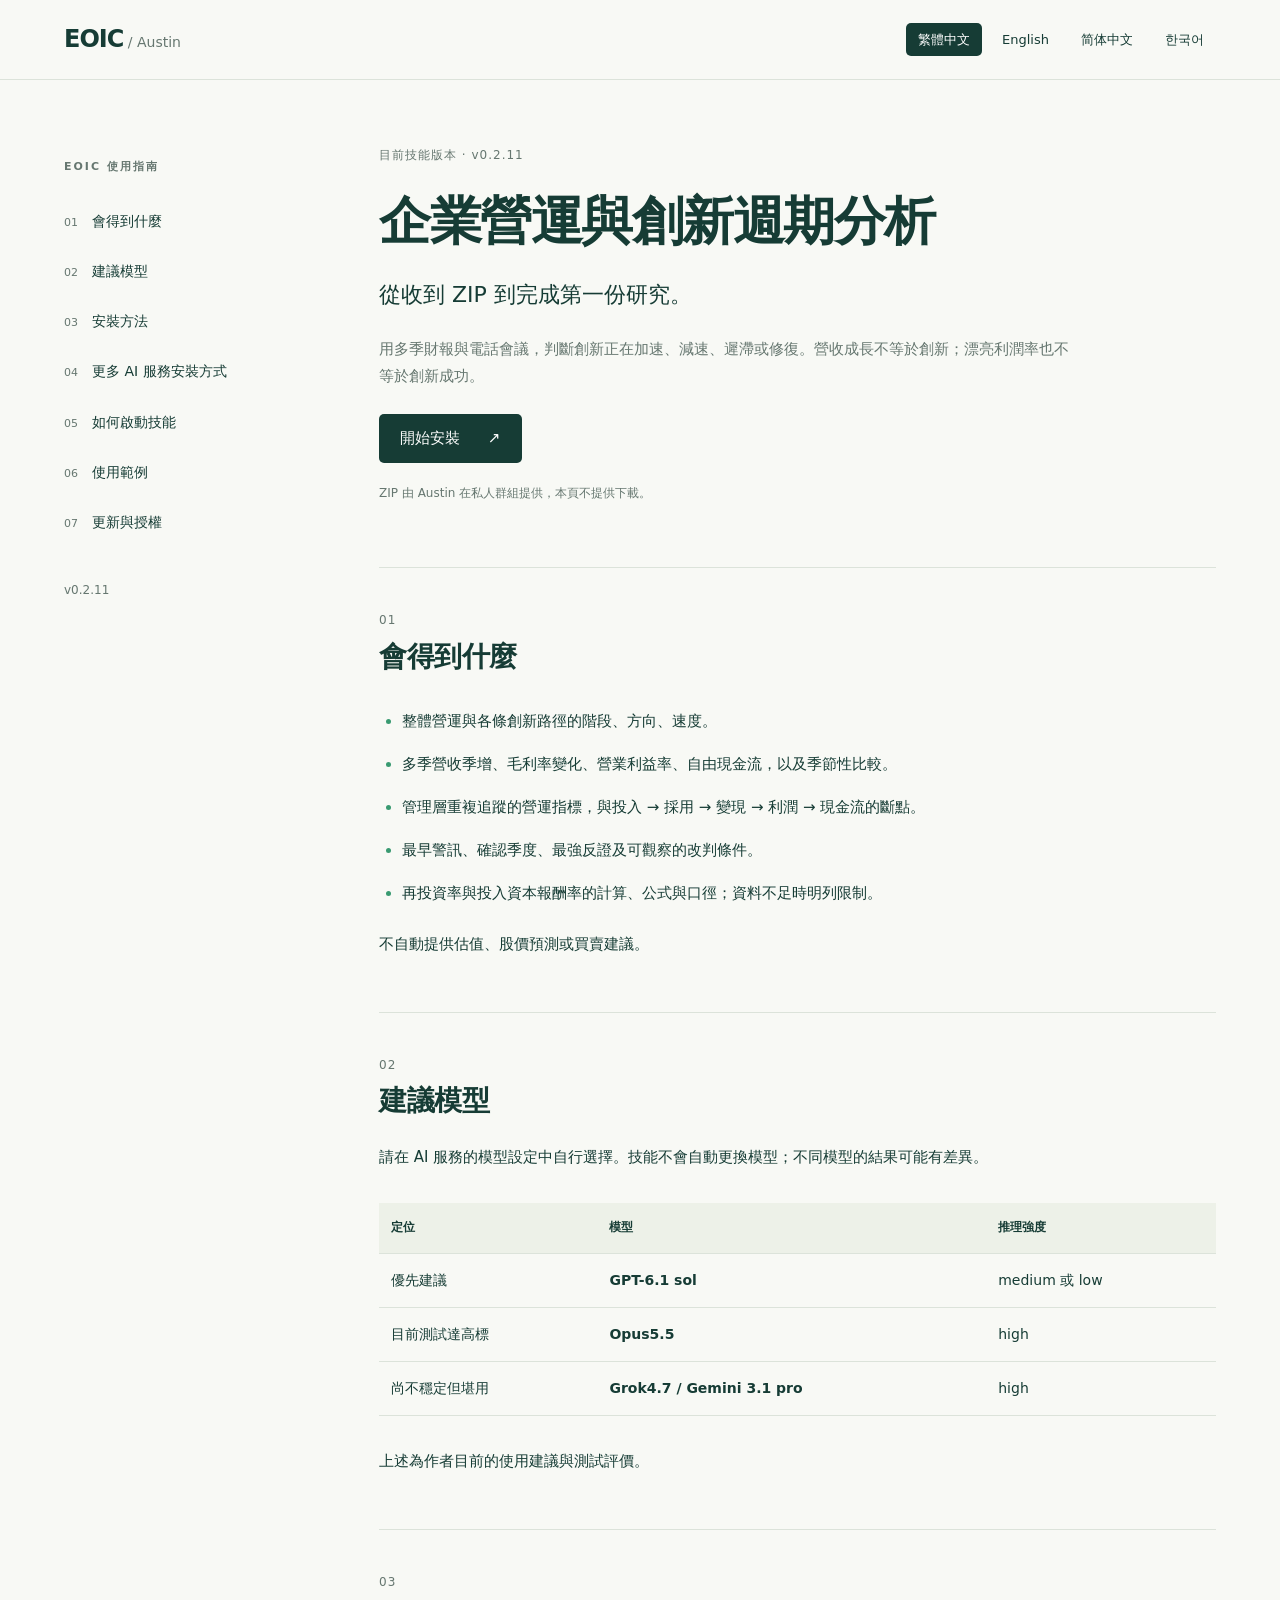
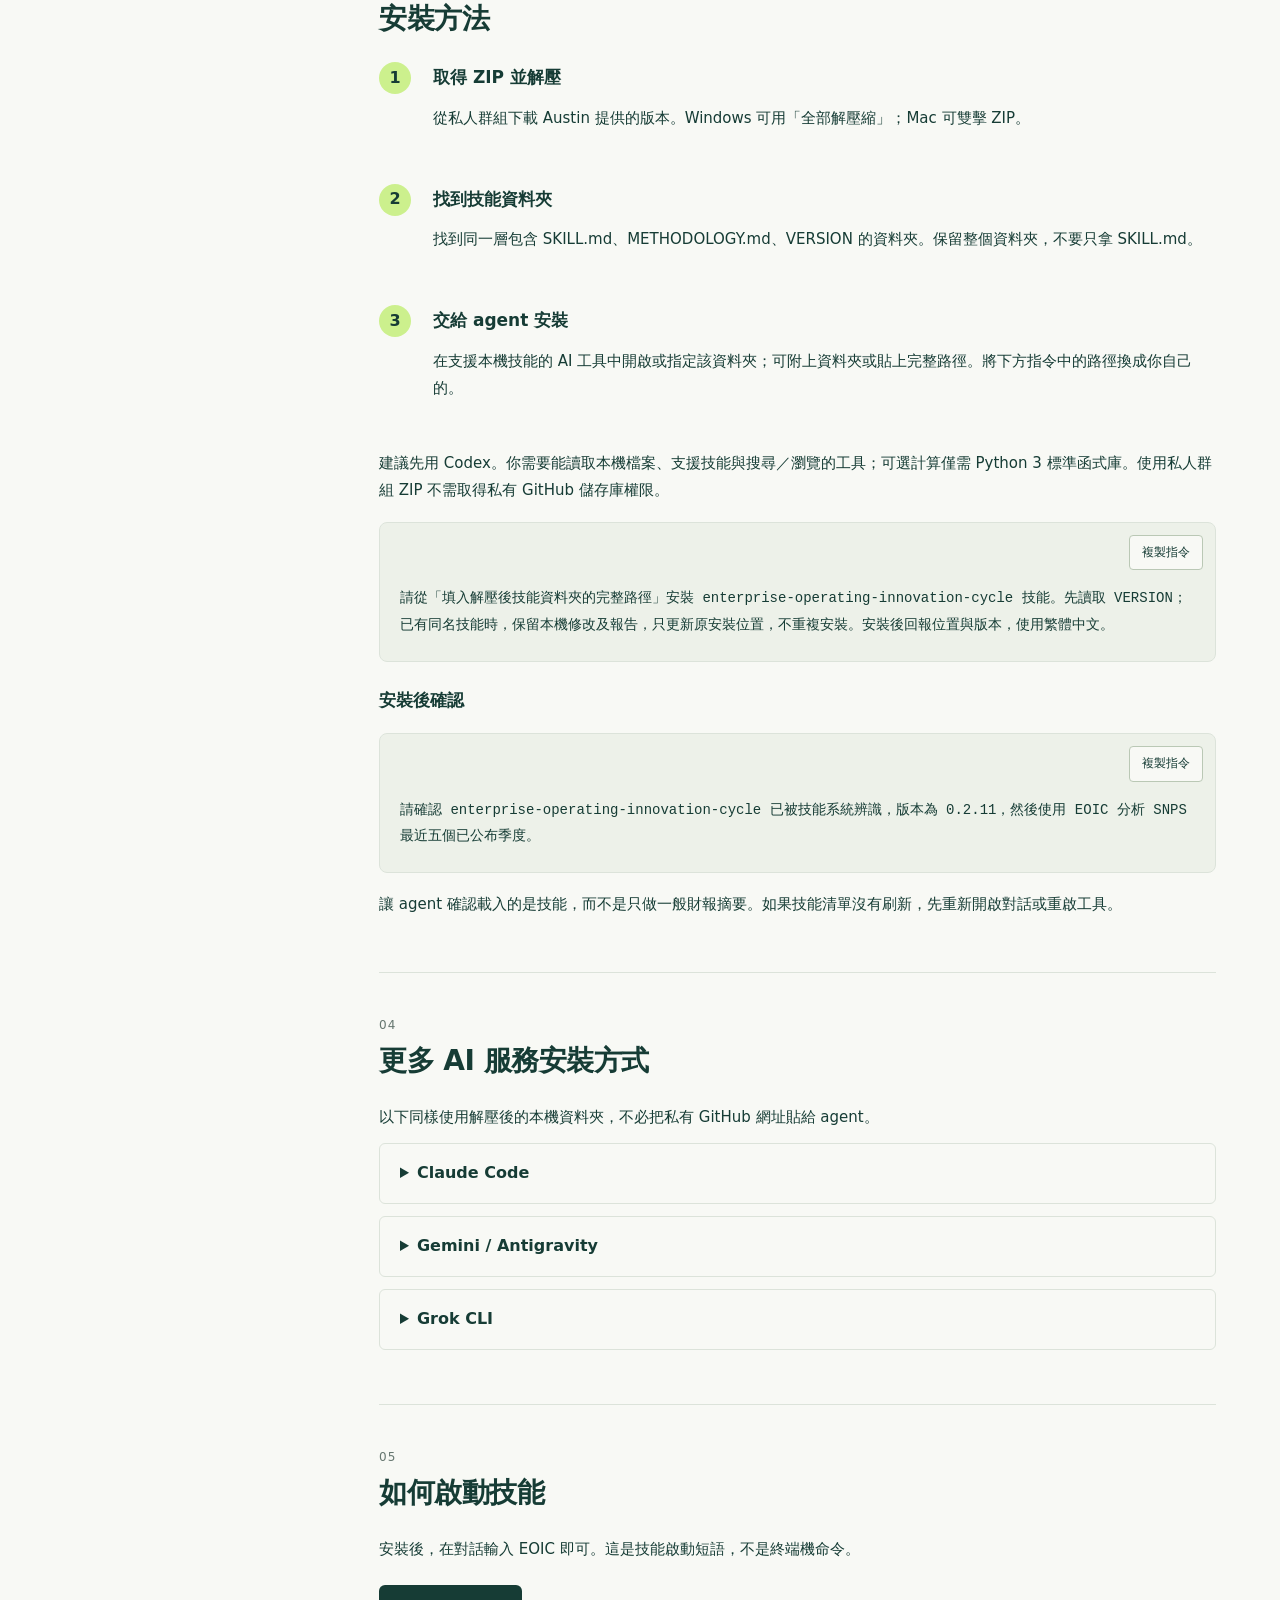
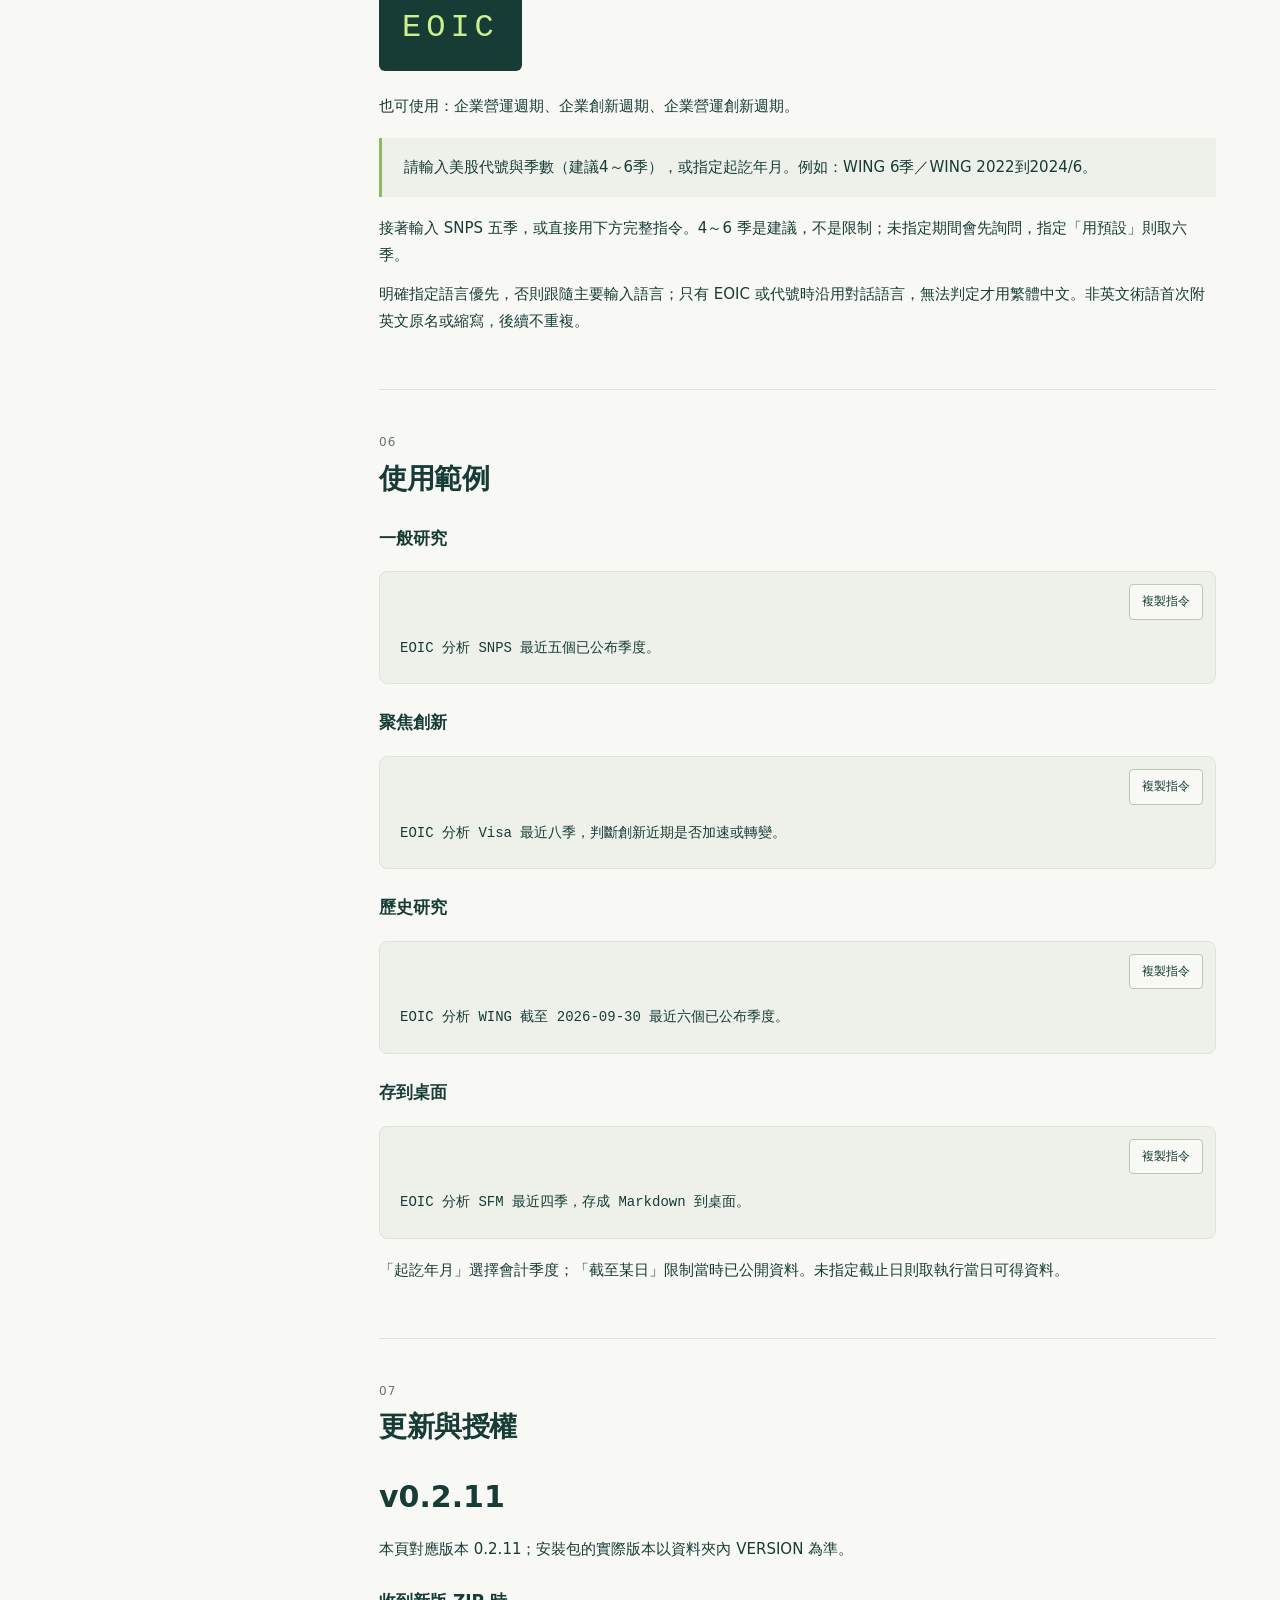
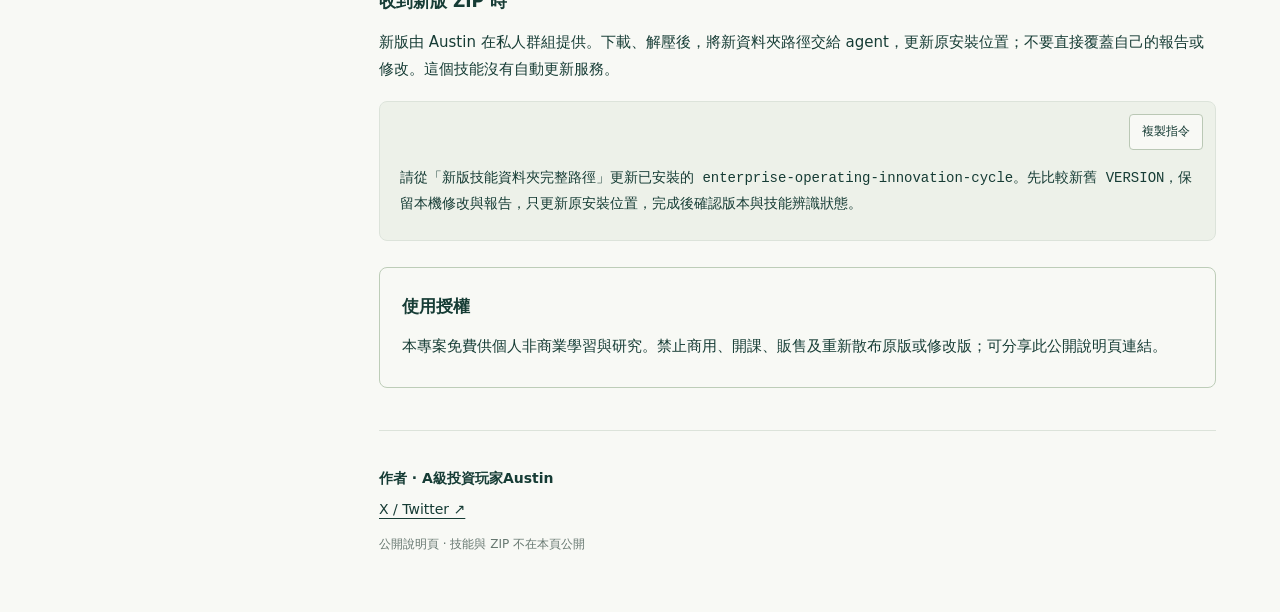
==== index.html @ 84eb4e14 "Publish multilingual EOIC ZIP installation guide" ====
<!doctype html>
<html lang="zh-Hant"><head><meta charset="utf-8"><meta name="viewport" content="width=device-width,initial-scale=1"><meta name="description" content="用多季財報與電話會議，判斷創新正在加速、減速、遲滯或修復。營收成長不等於創新；漂亮利潤率也不等於創新成功。"><title>企業營運與創新週期分析 — EOIC</title><link rel="stylesheet" href="style.css"><link rel="icon" href="favicon.svg" type="image/svg+xml"></head><body>
<a class="skip" href="#main">跳到主要內容</a><header><a class="brand" href="index.html">EOIC<span> / Austin</span></a><nav class="languages" aria-label="Language"><a href="index.html" lang="zh-Hant" aria-current="page">繁體中文</a><a href="en.html" lang="en" >English</a><a href="zh-cn.html" lang="zh-Hans" >简体中文</a><a href="ko.html" lang="ko" >한국어</a></nav></header>
<div class="layout"><aside><div class="guide-label">EOIC 使用指南</div><nav aria-label="EOIC 使用指南"><a href="#outcomes"><span>01</span>會得到什麼</a><a href="#models"><span>02</span>建議模型</a><a href="#install"><span>03</span>安裝方法</a><a href="#services"><span>04</span>更多 AI 服務安裝方式</a><a href="#activate"><span>05</span>如何啟動技能</a><a href="#examples"><span>06</span>使用範例</a><a href="#updates"><span>07</span>更新與授權</a></nav><div class="aside-version">v0.2.11</div></aside><main id="main"><div class="hero"><div class="eyebrow">目前技能版本 · v0.2.11</div><h1>企業營運與創新週期分析</h1><div class="lead">從收到 ZIP 到完成第一份研究。</div><p>用多季財報與電話會議，判斷創新正在加速、減速、遲滯或修復。營收成長不等於創新；漂亮利潤率也不等於創新成功。</p><a class="primary" href="#install">開始安裝 <span aria-hidden="true">↗</span></a><p class="distribution">ZIP 由 Austin 在私人群組提供，本頁不提供下載。</p></div><section id="outcomes"><div class="section-label">01</div><h2>會得到什麼</h2><ul class="outcomes"><li>整體營運與各條創新路徑的階段、方向、速度。</li><li>多季營收季增、毛利率變化、營業利益率、自由現金流，以及季節性比較。</li><li>管理層重複追蹤的營運指標，與投入 → 採用 → 變現 → 利潤 → 現金流的斷點。</li><li>最早警訊、確認季度、最強反證及可觀察的改判條件。</li><li>再投資率與投入資本報酬率的計算、公式與口徑；資料不足時明列限制。</li></ul><p>不自動提供估值、股價預測或買賣建議。</p></section><section id="models"><div class="section-label">02</div><h2>建議模型</h2><p>請在 AI 服務的模型設定中自行選擇。技能不會自動更換模型；不同模型的結果可能有差異。</p><div class="table-wrap"><table><thead><tr><th scope="col">定位</th><th scope="col">模型</th><th scope="col">推理強度</th></tr></thead><tbody><tr><td>優先建議</td><td>GPT-6.1 sol</td><td>medium 或 low</td></tr><tr><td>目前測試達高標</td><td>Opus5.5</td><td>high</td></tr><tr><td>尚不穩定但堪用</td><td>Grok4.7 / Gemini 3.1 pro</td><td>high</td></tr></tbody></table></div><p>上述為作者目前的使用建議與測試評價。</p></section><section id="install"><div class="section-label">03</div><h2>安裝方法</h2><ol class="steps"><li><h3>取得 ZIP 並解壓</h3><p>從私人群組下載 Austin 提供的版本。Windows 可用「全部解壓縮」；Mac 可雙擊 ZIP。</p></li><li><h3>找到技能資料夾</h3><p>找到同一層包含 SKILL.md、METHODOLOGY.md、VERSION 的資料夾。保留整個資料夾，不要只拿 SKILL.md。</p></li><li><h3>交給 agent 安裝</h3><p>在支援本機技能的 AI 工具中開啟或指定該資料夾；可附上資料夾或貼上完整路徑。將下方指令中的路徑換成你自己的。</p></li></ol><p>建議先用 Codex。你需要能讀取本機檔案、支援技能與搜尋／瀏覽的工具；可選計算僅需 Python 3 標準函式庫。使用私人群組 ZIP 不需取得私有 GitHub 儲存庫權限。</p><div class="prompt"><button type="button" data-copy>複製指令</button><pre><code>請從「填入解壓後技能資料夾的完整路徑」安裝 enterprise-operating-innovation-cycle 技能。先讀取 VERSION；已有同名技能時，保留本機修改及報告，只更新原安裝位置，不重複安裝。安裝後回報位置與版本，使用繁體中文。</code></pre></div><h3>安裝後確認</h3><div class="prompt"><button type="button" data-copy>複製指令</button><pre><code>請確認 enterprise-operating-innovation-cycle 已被技能系統辨識，版本為 0.2.11，然後使用 EOIC 分析 SNPS 最近五個已公布季度。</code></pre></div><p>讓 agent 確認載入的是技能，而不是只做一般財報摘要。如果技能清單沒有刷新，先重新開啟對話或重啟工具。</p></section><section id="services"><div class="section-label">04</div><h2>更多 AI 服務安裝方式</h2><p>以下同樣使用解壓後的本機資料夾，不必把私有 GitHub 網址貼給 agent。</p><details><summary>Claude Code</summary><p>在 Claude Code 開啟技能資料夾或提供完整路徑，再要求安裝。</p><div class="prompt"><button type="button" data-copy>複製指令</button><pre><code>請從「技能資料夾完整路徑」安裝為 Claude Code 個人技能 enterprise-operating-innovation-cycle；保留所有參考檔案，已有版本先保留本機修改，並確認安裝位置與 VERSION。</code></pre></div></details><details><summary>Gemini / Antigravity</summary><p>Gemini 用戶可使用 Antigravity，開啟或指定技能資料夾後要求安裝、轉寫為 Antigravity Skill。</p><div class="prompt"><button type="button" data-copy>複製指令</button><pre><code>請將「技能資料夾完整路徑」安裝、轉寫為 Antigravity Skill；保留 EOIC 分析方法、語言規則及參考檔案，不改變分析要求。已有版本先保留本機修改，安裝後確認 VERSION。</code></pre></div></details><details><summary>Grok CLI</summary><p>若你使用的 Grok CLI／agent 支援本機技能，提供技能資料夾路徑並要求安裝。各 CLI 的技能支援不同，先由 agent 確認可用的安裝方式。</p><div class="prompt"><button type="button" data-copy>複製指令</button><pre><code>請先確認目前工具是否支援本機技能；若支援，從「技能資料夾完整路徑」安裝 enterprise-operating-innovation-cycle，保留參考檔案與本機修改，並確認版本；若不支援，請說明限制。</code></pre></div></details></section><section id="activate"><div class="section-label">05</div><h2>如何啟動技能</h2><p>安裝後，在對話輸入 EOIC 即可。這是技能啟動短語，不是終端機命令。</p><div class="activation">EOIC</div><p>也可使用：企業營運週期、企業創新週期、企業營運創新週期。</p><blockquote>請輸入美股代號與季數（建議4～6季），或指定起訖年月。例如：WING 6季／WING 2022到2024/6。</blockquote><p>接著輸入 SNPS 五季，或直接用下方完整指令。4～6 季是建議，不是限制；未指定期間會先詢問，指定「用預設」則取六季。</p><p>明確指定語言優先，否則跟隨主要輸入語言；只有 EOIC 或代號時沿用對話語言，無法判定才用繁體中文。非英文術語首次附英文原名或縮寫，後續不重複。</p></section><section id="examples"><div class="section-label">06</div><h2>使用範例</h2><h3>一般研究</h3><div class="prompt"><button type="button" data-copy>複製指令</button><pre><code>EOIC 分析 SNPS 最近五個已公布季度。</code></pre></div><h3>聚焦創新</h3><div class="prompt"><button type="button" data-copy>複製指令</button><pre><code>EOIC 分析 Visa 最近八季，判斷創新近期是否加速或轉變。</code></pre></div><h3>歷史研究</h3><div class="prompt"><button type="button" data-copy>複製指令</button><pre><code>EOIC 分析 WING 截至 2026-09-30 最近六個已公布季度。</code></pre></div><h3>存到桌面</h3><div class="prompt"><button type="button" data-copy>複製指令</button><pre><code>EOIC 分析 SFM 最近四季，存成 Markdown 到桌面。</code></pre></div><p>「起訖年月」選擇會計季度；「截至某日」限制當時已公開資料。未指定截止日則取執行當日可得資料。</p></section><section id="updates"><div class="section-label">07</div><h2>更新與授權</h2><div class="version">v0.2.11</div><p>本頁對應版本 0.2.11；安裝包的實際版本以資料夾內 VERSION 為準。</p><h3>收到新版 ZIP 時</h3><p>新版由 Austin 在私人群組提供。下載、解壓後，將新資料夾路徑交給 agent，更新原安裝位置；不要直接覆蓋自己的報告或修改。這個技能沒有自動更新服務。</p><div class="prompt"><button type="button" data-copy>複製指令</button><pre><code>請從「新版技能資料夾完整路徑」更新已安裝的 enterprise-operating-innovation-cycle。先比較新舊 VERSION，保留本機修改與報告，只更新原安裝位置，完成後確認版本與技能辨識狀態。</code></pre></div><div class="terms"><h3>使用授權</h3><p>本專案免費供個人非商業學習與研究。禁止商用、開課、販售及重新散布原版或修改版；可分享此公開說明頁連結。</p></div></section><footer><strong>作者 · A級投資玩家Austin</strong><a href="https://x.com/austinsayhi" target="_blank" rel="noopener noreferrer">X / Twitter ↗</a><p>公開說明頁 · 技能與 ZIP 不在本頁公開</p></footer></main></div><div id="status" role="status" aria-live="polite"></div><script>window.copyLabels=["已複製", "請選取文字後手動複製"];</script><script src="guide.js"></script></body></html>
---- style.css ----
:root{--ink:#163c35;--muted:#667770;--accent:#ccf08d;--paper:#f8f9f5;--line:#dce3da}*{box-sizing:border-box}html{scroll-behavior:smooth;scroll-padding-top:95px}body{margin:0;background:var(--paper);color:var(--ink);font-family:system-ui,-apple-system,BlinkMacSystemFont,"Segoe UI",sans-serif;line-height:1.8}a{color:inherit;text-underline-offset:4px}a:focus-visible,button:focus-visible,summary:focus-visible{outline:3px solid #29705c;outline-offset:5px}header{height:80px;background:rgba(248,249,245,.97);border-bottom:1px solid var(--line);display:flex;align-items:center;justify-content:space-between;padding:0 5vw;position:sticky;top:0;z-index:5}.brand{text-decoration:none;font-size:24px;font-weight:800;letter-spacing:-1px}.brand span{font-size:14px;font-weight:400;letter-spacing:0;color:var(--muted)}.languages{display:flex;gap:8px}.languages a{font-size:13px;padding:5px 12px;text-decoration:none;border-radius:5px}.languages a[aria-current]{background:var(--ink);color:white}.layout{max-width:1300px;margin:auto;display:grid;grid-template-columns:250px minmax(0,1fr);gap:65px;padding:0 5vw}aside{position:sticky;top:115px;align-self:start;padding-top:42px}.guide-label{font-size:11px;letter-spacing:2px;font-weight:700;color:var(--muted);margin-bottom:22px}aside nav{display:flex;flex-direction:column;gap:5px}aside a{text-decoration:none;font-size:14px;padding:10px 0}aside a:hover{color:#298466}aside a span{font-size:11px;color:var(--muted);margin-right:14px}.aside-version{margin-top:35px;font-size:12px;color:var(--muted)}main{min-width:0}.hero{padding:65px 0 50px;border-bottom:1px solid var(--line)}.eyebrow{font-size:12px;letter-spacing:1px;color:var(--muted)}h1{font-size:clamp(34px,4.1vw,54px);letter-spacing:-1.5px;line-height:1.3;margin:20px 0;max-width:800px}.lead{font-size:22px;margin-bottom:22px}.hero p{max-width:690px;color:var(--muted)}.primary{display:inline-flex;align-items:center;gap:28px;background:var(--ink);color:white;padding:11px 21px;border-radius:5px;text-decoration:none;font-size:15px;margin-top:12px}.primary:hover{background:#24594d}.distribution{font-size:12px;margin-top:20px}section{padding:42px 0;border-bottom:1px solid var(--line)}.section-label{font-size:12px;color:var(--muted);letter-spacing:1px}h2{font-size:28px;margin:4px 0 22px;line-height:1.5;letter-spacing:-.5px}h3{font-size:17px;margin:23px 0 8px}p{margin:12px 0;font-size:15px}.outcomes{padding-left:23px}.outcomes li{padding:8px 0;font-size:15px}.outcomes li::marker{color:#399a71}.table-wrap{overflow-x:auto}table{border-collapse:collapse;width:100%;font-size:14px;margin:20px 0}th,td{text-align:left;border-bottom:1px solid var(--line);padding:14px 12px}th{background:#edf1e8;font-size:12px}td:nth-child(2){font-weight:600}.steps{list-style:none;padding:0;counter-reset:step}.steps li{counter-increment:step;position:relative;padding:0 0 20px 54px}.steps li:before{content:counter(step);position:absolute;left:0;top:0;width:32px;height:32px;background:var(--accent);border-radius:50%;display:grid;place-items:center;font-weight:700}.steps h3{margin-top:20px}.prompt{position:relative;background:#edf1e9;border:1px solid var(--line);border-radius:8px;margin:18px 0}.prompt button{display:block;margin:12px 12px 0 auto;border:1px solid #bac8b5;background:var(--paper);color:var(--ink);padding:6px 12px;border-radius:4px;cursor:pointer;font:inherit;font-size:12px}.prompt button:hover{background:var(--accent)}pre{white-space:pre-wrap;overflow-wrap:anywhere;margin:0;padding:15px 20px 22px;font-family:ui-monospace,SFMono-Regular,Consolas,monospace;font-size:14px;line-height:1.9}details{border:1px solid var(--line);border-radius:6px;padding:15px 20px;margin:12px 0}summary{font-size:16px;font-weight:600;cursor:pointer}details[open] summary{margin-bottom:15px}.activation{font-family:ui-monospace,monospace;font-size:32px;letter-spacing:5px;background:var(--ink);color:var(--accent);padding:14px 23px;border-radius:6px;display:inline-block;margin:10px 0}blockquote{margin:18px 0;border-left:3px solid #8aba63;padding:16px 22px;background:#edf1e9;font-size:15px}.version{font-size:30px;font-weight:700}.terms{border:1px solid #bdcdb8;border-radius:8px;padding:0 22px 15px;margin-top:26px}footer{padding:35px 0 45px;font-size:14px}footer>a{display:block;width:fit-content;margin:5px 0}footer p{font-size:12px;color:var(--muted)}.skip{position:fixed;left:20px;top:-80px;z-index:20;padding:8px 15px;background:white}.skip:focus{top:10px}#status:not(:empty){position:fixed;bottom:24px;left:50%;transform:translateX(-50%);padding:8px 18px;background:var(--ink);color:white;border-radius:6px;font-size:14px;z-index:10}@media(max-width:950px){.layout{grid-template-columns:190px minmax(0,1fr);gap:30px}aside a{font-size:12px}}@media(max-width:720px){header{height:auto;min-height:74px;flex-wrap:wrap;gap:10px;padding:14px 6vw}.languages{gap:2px}.languages a{padding:4px 8px;font-size:12px}.layout{display:block;padding:0 6vw}aside{position:static;padding-top:22px}.guide-label,.aside-version{display:none}aside nav{flex-direction:row;flex-wrap:wrap;gap:5px 14px}aside a{padding:4px 0;font-size:12px}aside a span{display:none}.hero{padding-top:35px}h1{font-size:36px}.lead{font-size:19px}h2{font-size:25px}section{padding:32px 0}th,td{padding:12px 8px;font-size:12px}.prompt pre{font-size:13px}html{scroll-padding-top:110px}}@media(prefers-reduced-motion:reduce){html{scroll-behavior:auto}}
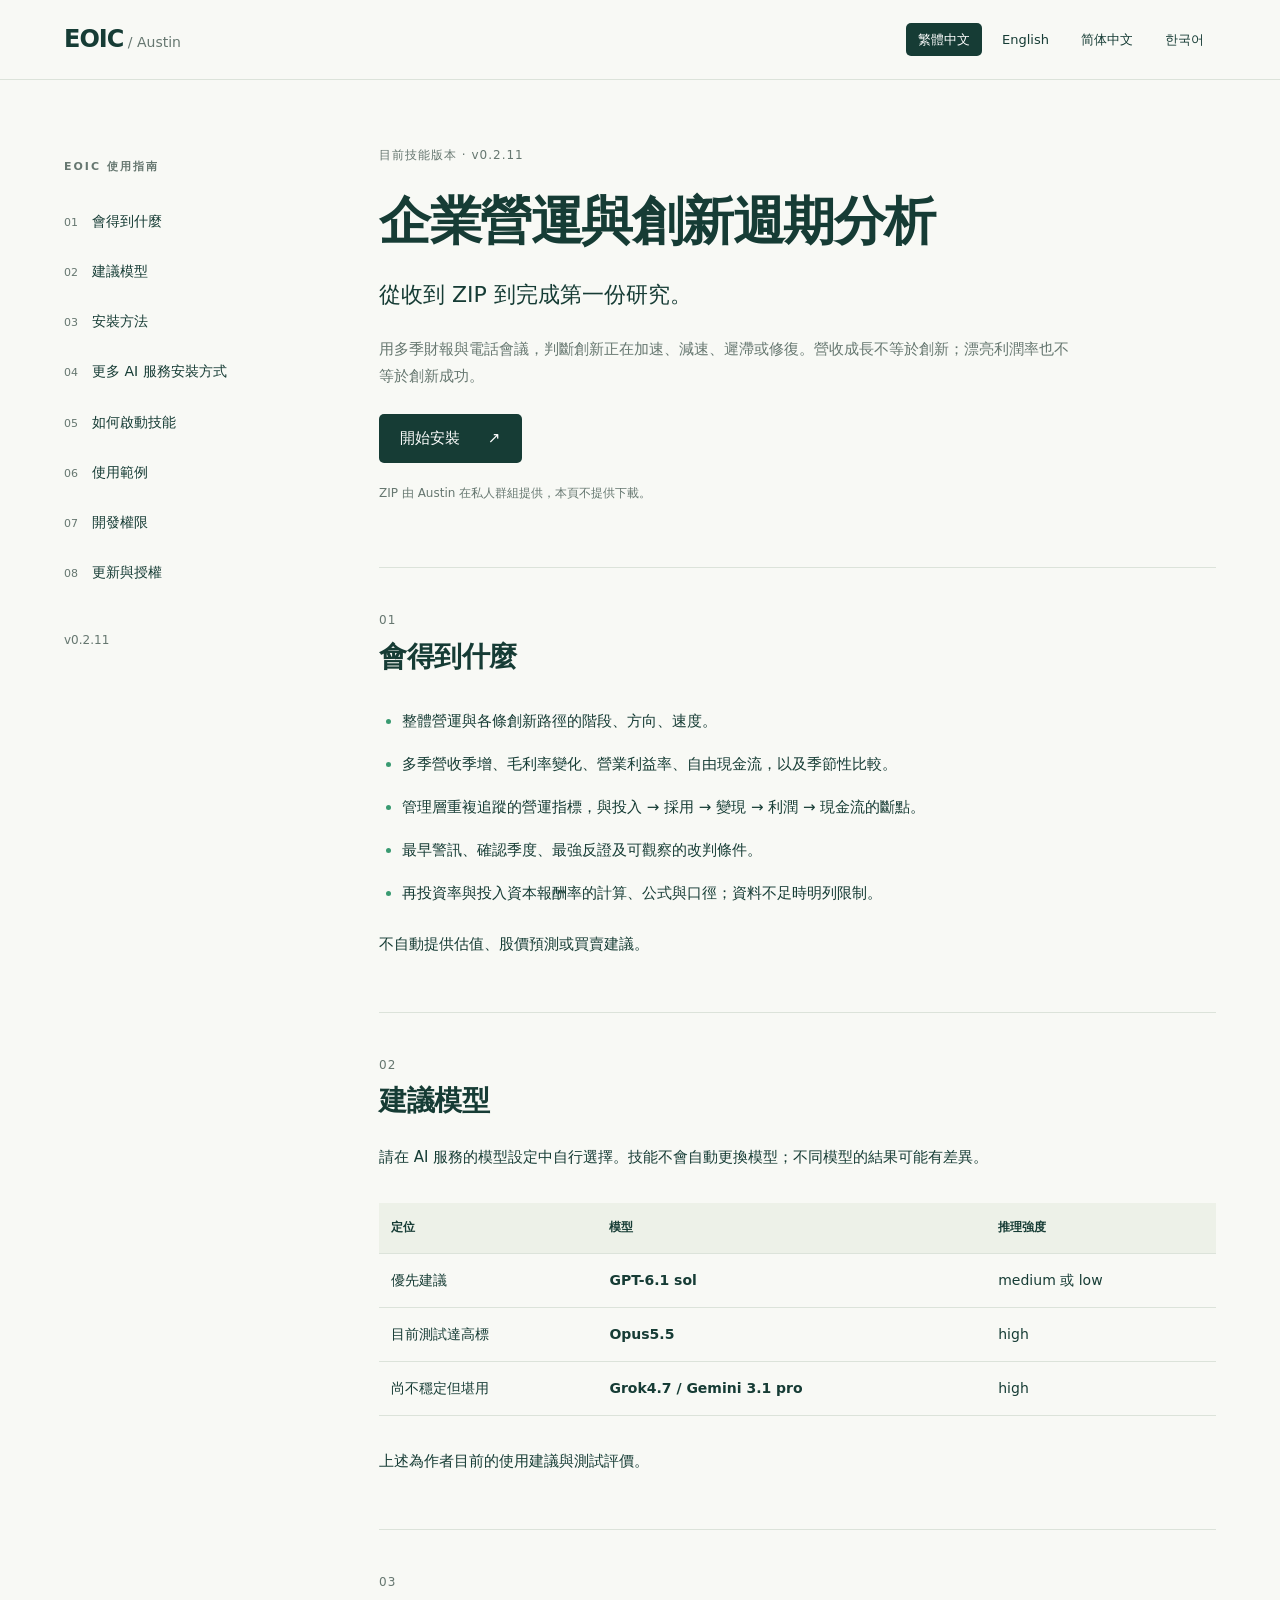
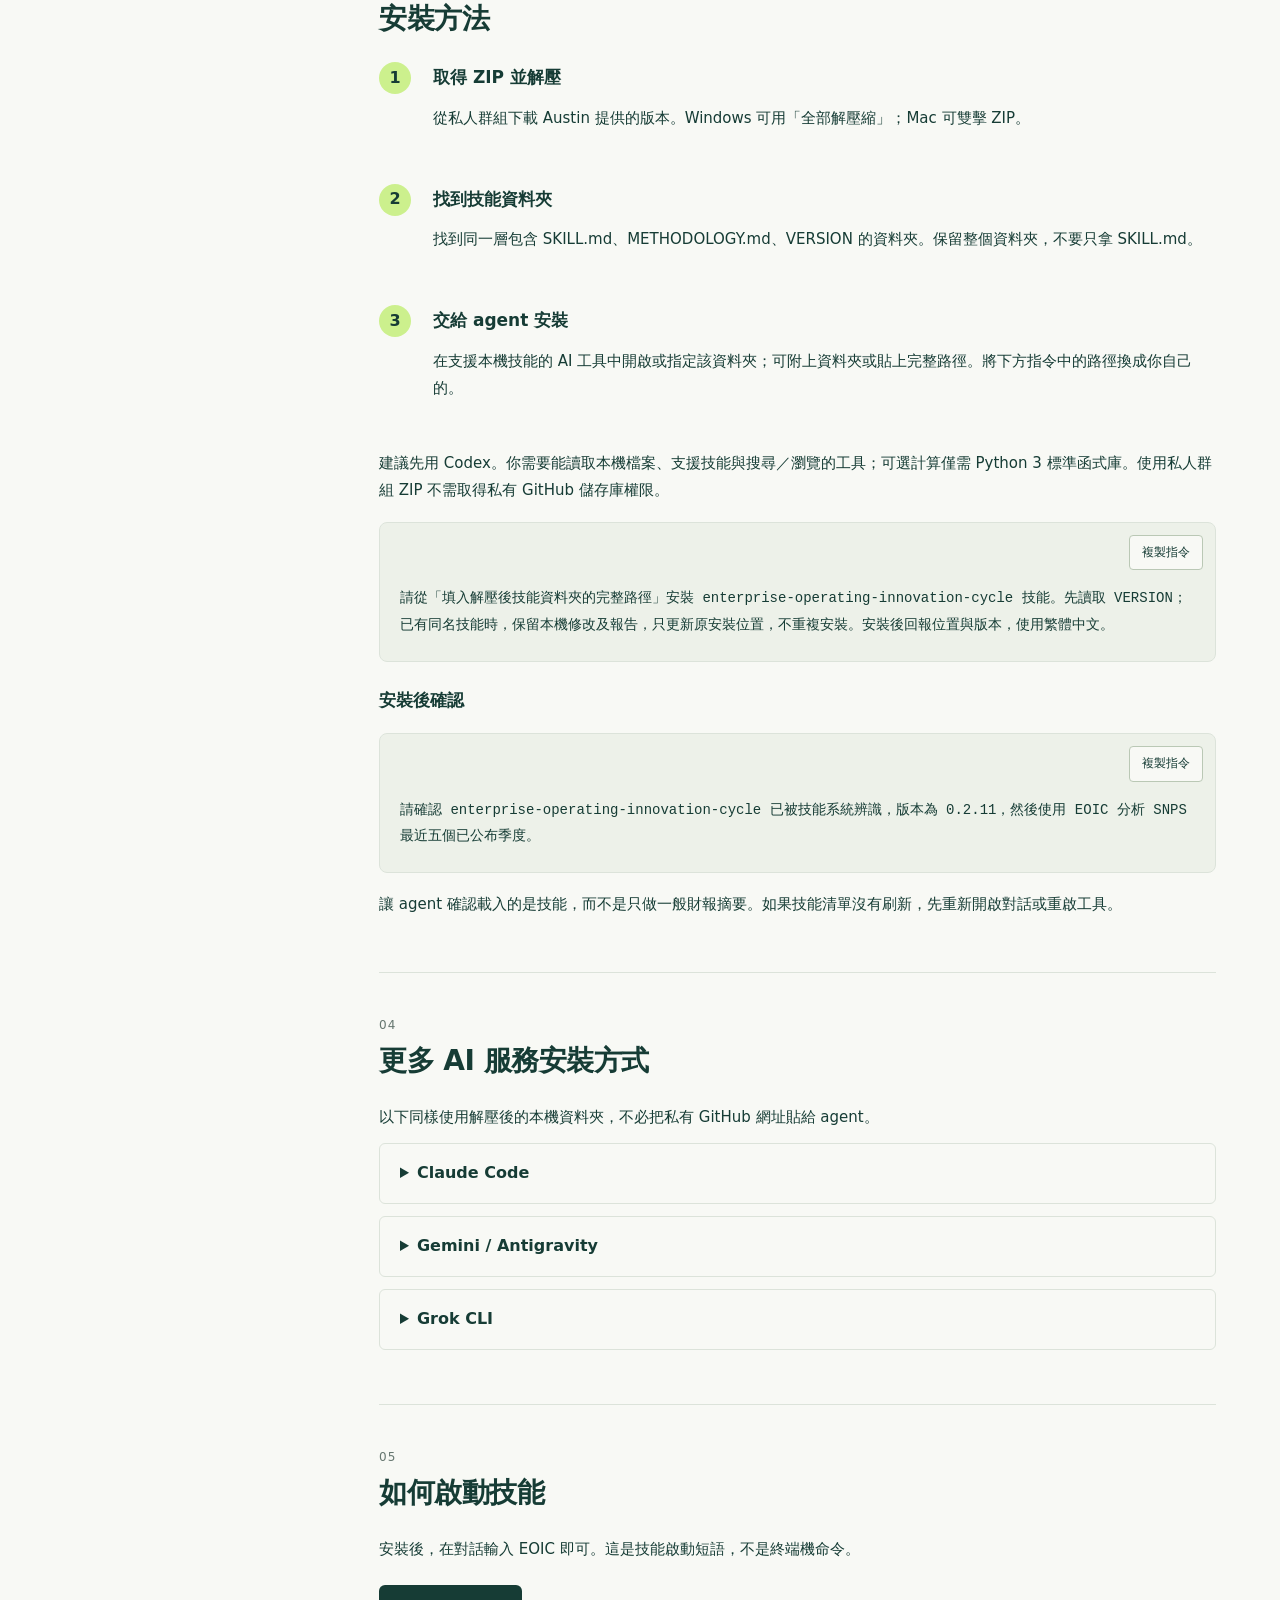
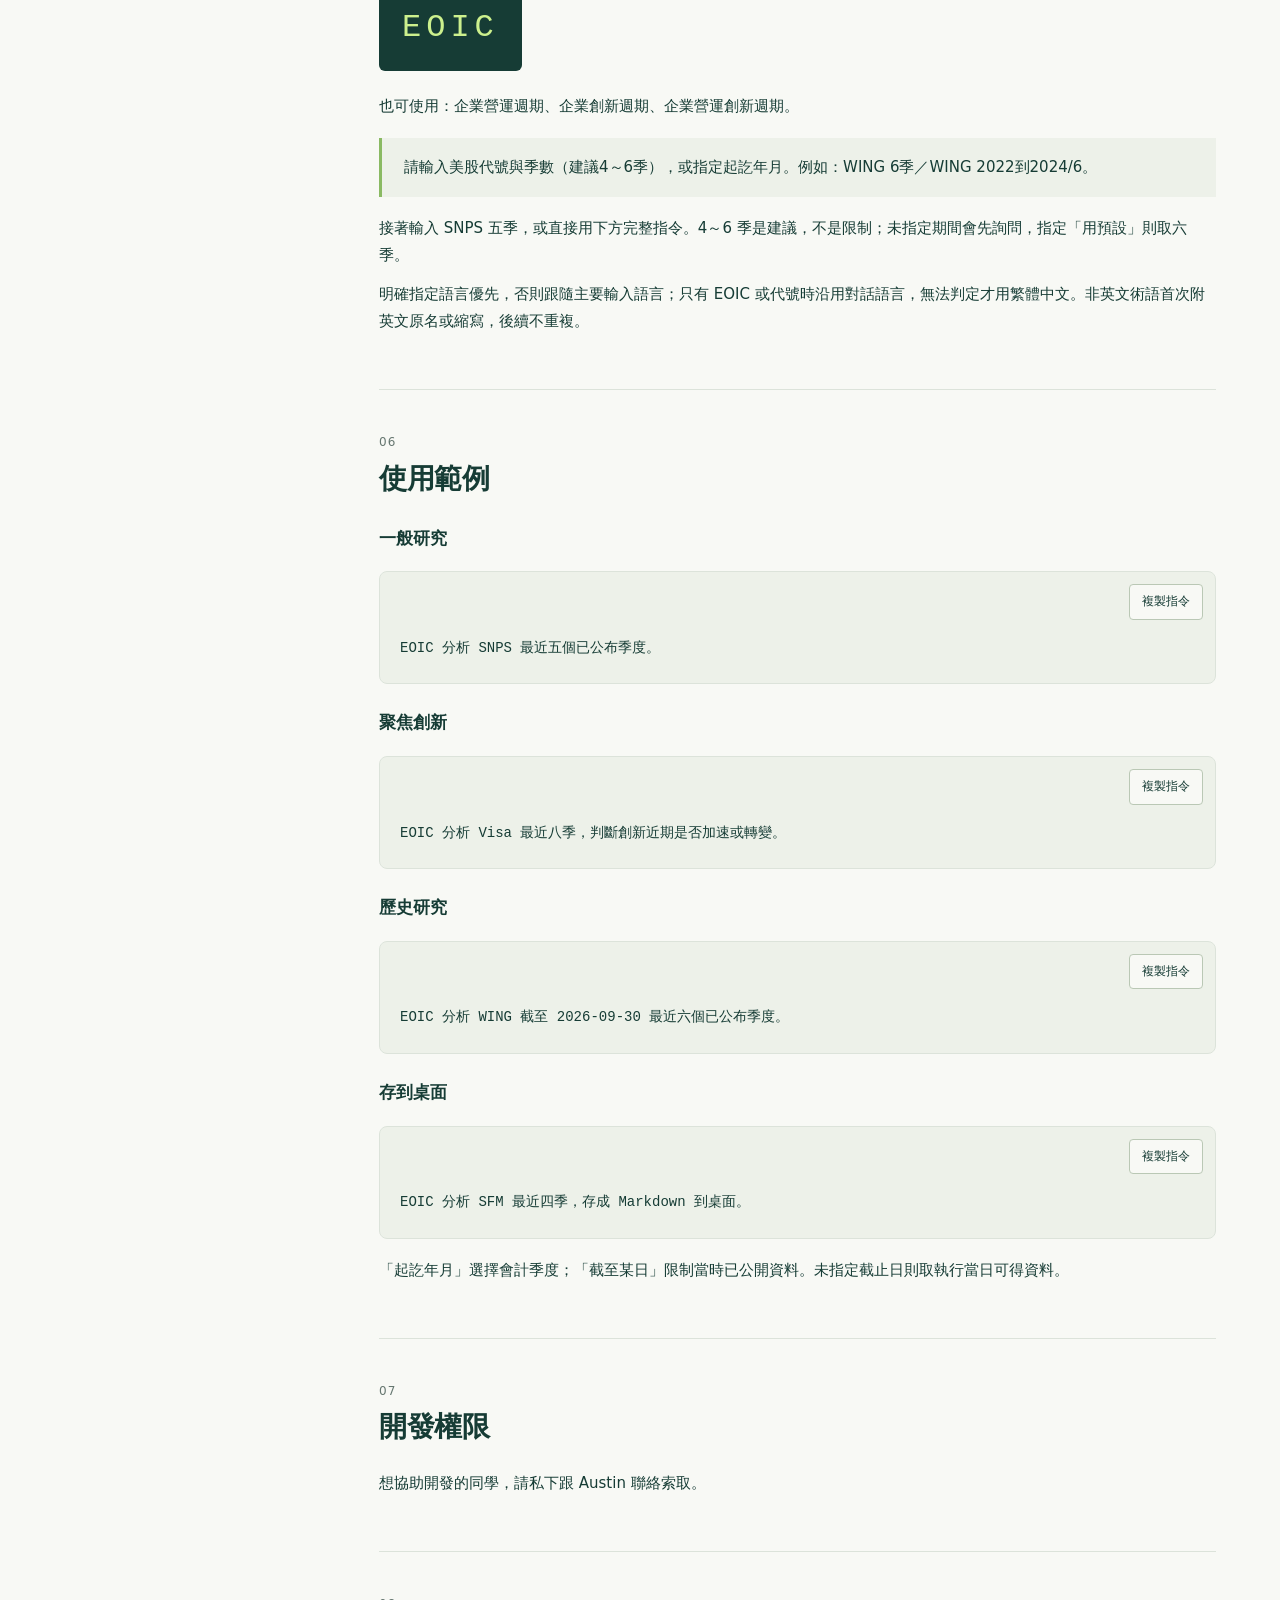
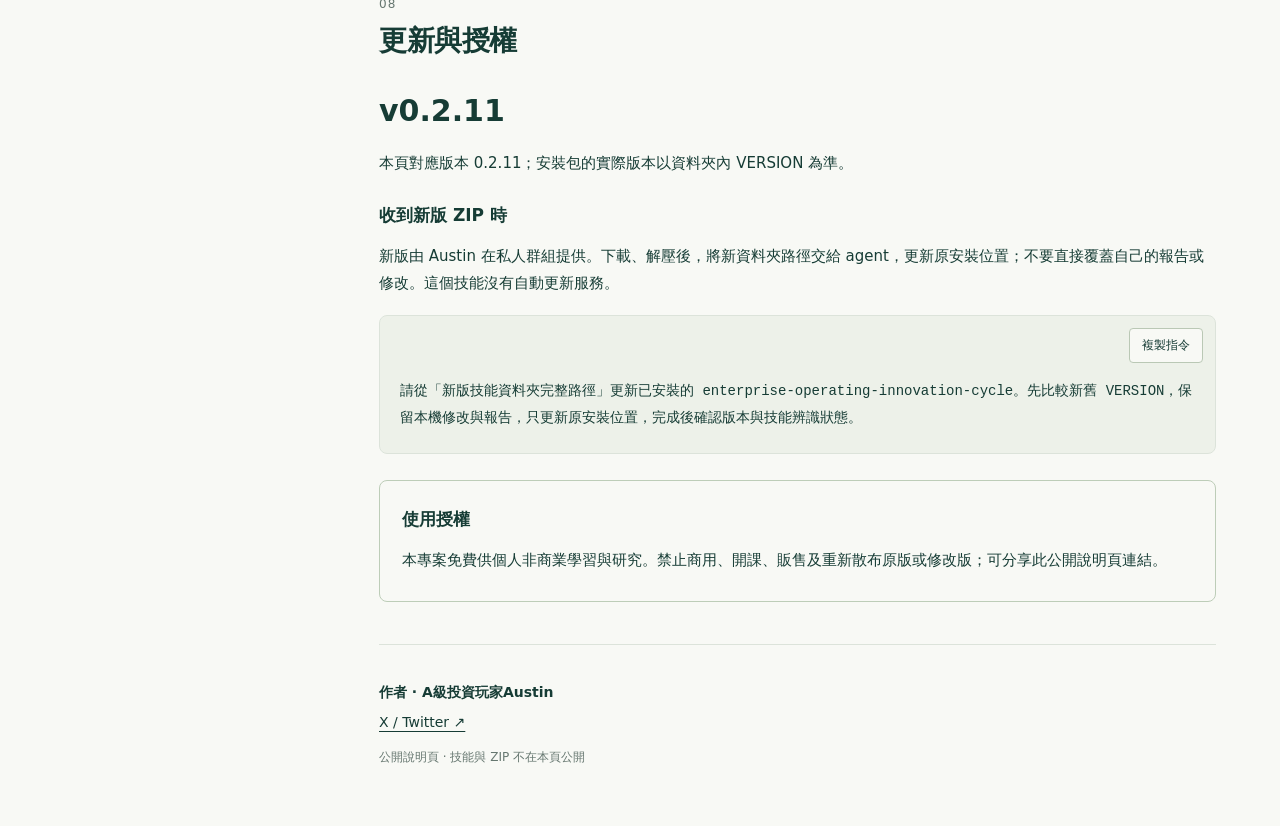
==== commit efc1f761: "docs: add development access section before updates" ====
--- a/index.html
+++ b/index.html
@@ -1,4 +1,4 @@
 <!doctype html>
 <html lang="zh-Hant"><head><meta charset="utf-8"><meta name="viewport" content="width=device-width,initial-scale=1"><meta name="description" content="用多季財報與電話會議，判斷創新正在加速、減速、遲滯或修復。營收成長不等於創新；漂亮利潤率也不等於創新成功。"><title>企業營運與創新週期分析 — EOIC</title><link rel="stylesheet" href="style.css"><link rel="icon" href="favicon.svg" type="image/svg+xml"></head><body>
 <a class="skip" href="#main">跳到主要內容</a><header><a class="brand" href="index.html">EOIC<span> / Austin</span></a><nav class="languages" aria-label="Language"><a href="index.html" lang="zh-Hant" aria-current="page">繁體中文</a><a href="en.html" lang="en" >English</a><a href="zh-cn.html" lang="zh-Hans" >简体中文</a><a href="ko.html" lang="ko" >한국어</a></nav></header>
-<div class="layout"><aside><div class="guide-label">EOIC 使用指南</div><nav aria-label="EOIC 使用指南"><a href="#outcomes"><span>01</span>會得到什麼</a><a href="#models"><span>02</span>建議模型</a><a href="#install"><span>03</span>安裝方法</a><a href="#services"><span>04</span>更多 AI 服務安裝方式</a><a href="#activate"><span>05</span>如何啟動技能</a><a href="#examples"><span>06</span>使用範例</a><a href="#updates"><span>07</span>更新與授權</a></nav><div class="aside-version">v0.2.11</div></aside><main id="main"><div class="hero"><div class="eyebrow">目前技能版本 · v0.2.11</div><h1>企業營運與創新週期分析</h1><div class="lead">從收到 ZIP 到完成第一份研究。</div><p>用多季財報與電話會議，判斷創新正在加速、減速、遲滯或修復。營收成長不等於創新；漂亮利潤率也不等於創新成功。</p><a class="primary" href="#install">開始安裝 <span aria-hidden="true">↗</span></a><p class="distribution">ZIP 由 Austin 在私人群組提供，本頁不提供下載。</p></div><section id="outcomes"><div class="section-label">01</div><h2>會得到什麼</h2><ul class="outcomes"><li>整體營運與各條創新路徑的階段、方向、速度。</li><li>多季營收季增、毛利率變化、營業利益率、自由現金流，以及季節性比較。</li><li>管理層重複追蹤的營運指標，與投入 → 採用 → 變現 → 利潤 → 現金流的斷點。</li><li>最早警訊、確認季度、最強反證及可觀察的改判條件。</li><li>再投資率與投入資本報酬率的計算、公式與口徑；資料不足時明列限制。</li></ul><p>不自動提供估值、股價預測或買賣建議。</p></section><section id="models"><div class="section-label">02</div><h2>建議模型</h2><p>請在 AI 服務的模型設定中自行選擇。技能不會自動更換模型；不同模型的結果可能有差異。</p><div class="table-wrap"><table><thead><tr><th scope="col">定位</th><th scope="col">模型</th><th scope="col">推理強度</th></tr></thead><tbody><tr><td>優先建議</td><td>GPT-6.1 sol</td><td>medium 或 low</td></tr><tr><td>目前測試達高標</td><td>Opus5.5</td><td>high</td></tr><tr><td>尚不穩定但堪用</td><td>Grok4.7 / Gemini 3.1 pro</td><td>high</td></tr></tbody></table></div><p>上述為作者目前的使用建議與測試評價。</p></section><section id="install"><div class="section-label">03</div><h2>安裝方法</h2><ol class="steps"><li><h3>取得 ZIP 並解壓</h3><p>從私人群組下載 Austin 提供的版本。Windows 可用「全部解壓縮」；Mac 可雙擊 ZIP。</p></li><li><h3>找到技能資料夾</h3><p>找到同一層包含 SKILL.md、METHODOLOGY.md、VERSION 的資料夾。保留整個資料夾，不要只拿 SKILL.md。</p></li><li><h3>交給 agent 安裝</h3><p>在支援本機技能的 AI 工具中開啟或指定該資料夾；可附上資料夾或貼上完整路徑。將下方指令中的路徑換成你自己的。</p></li></ol><p>建議先用 Codex。你需要能讀取本機檔案、支援技能與搜尋／瀏覽的工具；可選計算僅需 Python 3 標準函式庫。使用私人群組 ZIP 不需取得私有 GitHub 儲存庫權限。</p><div class="prompt"><button type="button" data-copy>複製指令</button><pre><code>請從「填入解壓後技能資料夾的完整路徑」安裝 enterprise-operating-innovation-cycle 技能。先讀取 VERSION；已有同名技能時，保留本機修改及報告，只更新原安裝位置，不重複安裝。安裝後回報位置與版本，使用繁體中文。</code></pre></div><h3>安裝後確認</h3><div class="prompt"><button type="button" data-copy>複製指令</button><pre><code>請確認 enterprise-operating-innovation-cycle 已被技能系統辨識，版本為 0.2.11，然後使用 EOIC 分析 SNPS 最近五個已公布季度。</code></pre></div><p>讓 agent 確認載入的是技能，而不是只做一般財報摘要。如果技能清單沒有刷新，先重新開啟對話或重啟工具。</p></section><section id="services"><div class="section-label">04</div><h2>更多 AI 服務安裝方式</h2><p>以下同樣使用解壓後的本機資料夾，不必把私有 GitHub 網址貼給 agent。</p><details><summary>Claude Code</summary><p>在 Claude Code 開啟技能資料夾或提供完整路徑，再要求安裝。</p><div class="prompt"><button type="button" data-copy>複製指令</button><pre><code>請從「技能資料夾完整路徑」安裝為 Claude Code 個人技能 enterprise-operating-innovation-cycle；保留所有參考檔案，已有版本先保留本機修改，並確認安裝位置與 VERSION。</code></pre></div></details><details><summary>Gemini / Antigravity</summary><p>Gemini 用戶可使用 Antigravity，開啟或指定技能資料夾後要求安裝、轉寫為 Antigravity Skill。</p><div class="prompt"><button type="button" data-copy>複製指令</button><pre><code>請將「技能資料夾完整路徑」安裝、轉寫為 Antigravity Skill；保留 EOIC 分析方法、語言規則及參考檔案，不改變分析要求。已有版本先保留本機修改，安裝後確認 VERSION。</code></pre></div></details><details><summary>Grok CLI</summary><p>若你使用的 Grok CLI／agent 支援本機技能，提供技能資料夾路徑並要求安裝。各 CLI 的技能支援不同，先由 agent 確認可用的安裝方式。</p><div class="prompt"><button type="button" data-copy>複製指令</button><pre><code>請先確認目前工具是否支援本機技能；若支援，從「技能資料夾完整路徑」安裝 enterprise-operating-innovation-cycle，保留參考檔案與本機修改，並確認版本；若不支援，請說明限制。</code></pre></div></details></section><section id="activate"><div class="section-label">05</div><h2>如何啟動技能</h2><p>安裝後，在對話輸入 EOIC 即可。這是技能啟動短語，不是終端機命令。</p><div class="activation">EOIC</div><p>也可使用：企業營運週期、企業創新週期、企業營運創新週期。</p><blockquote>請輸入美股代號與季數（建議4～6季），或指定起訖年月。例如：WING 6季／WING 2022到2024/6。</blockquote><p>接著輸入 SNPS 五季，或直接用下方完整指令。4～6 季是建議，不是限制；未指定期間會先詢問，指定「用預設」則取六季。</p><p>明確指定語言優先，否則跟隨主要輸入語言；只有 EOIC 或代號時沿用對話語言，無法判定才用繁體中文。非英文術語首次附英文原名或縮寫，後續不重複。</p></section><section id="examples"><div class="section-label">06</div><h2>使用範例</h2><h3>一般研究</h3><div class="prompt"><button type="button" data-copy>複製指令</button><pre><code>EOIC 分析 SNPS 最近五個已公布季度。</code></pre></div><h3>聚焦創新</h3><div class="prompt"><button type="button" data-copy>複製指令</button><pre><code>EOIC 分析 Visa 最近八季，判斷創新近期是否加速或轉變。</code></pre></div><h3>歷史研究</h3><div class="prompt"><button type="button" data-copy>複製指令</button><pre><code>EOIC 分析 WING 截至 2026-09-30 最近六個已公布季度。</code></pre></div><h3>存到桌面</h3><div class="prompt"><button type="button" data-copy>複製指令</button><pre><code>EOIC 分析 SFM 最近四季，存成 Markdown 到桌面。</code></pre></div><p>「起訖年月」選擇會計季度；「截至某日」限制當時已公開資料。未指定截止日則取執行當日可得資料。</p></section><section id="updates"><div class="section-label">07</div><h2>更新與授權</h2><div class="version">v0.2.11</div><p>本頁對應版本 0.2.11；安裝包的實際版本以資料夾內 VERSION 為準。</p><h3>收到新版 ZIP 時</h3><p>新版由 Austin 在私人群組提供。下載、解壓後，將新資料夾路徑交給 agent，更新原安裝位置；不要直接覆蓋自己的報告或修改。這個技能沒有自動更新服務。</p><div class="prompt"><button type="button" data-copy>複製指令</button><pre><code>請從「新版技能資料夾完整路徑」更新已安裝的 enterprise-operating-innovation-cycle。先比較新舊 VERSION，保留本機修改與報告，只更新原安裝位置，完成後確認版本與技能辨識狀態。</code></pre></div><div class="terms"><h3>使用授權</h3><p>本專案免費供個人非商業學習與研究。禁止商用、開課、販售及重新散布原版或修改版；可分享此公開說明頁連結。</p></div></section><footer><strong>作者 · A級投資玩家Austin</strong><a href="https://x.com/austinsayhi" target="_blank" rel="noopener noreferrer">X / Twitter ↗</a><p>公開說明頁 · 技能與 ZIP 不在本頁公開</p></footer></main></div><div id="status" role="status" aria-live="polite"></div><script>window.copyLabels=["已複製", "請選取文字後手動複製"];</script><script src="guide.js"></script></body></html>+<div class="layout"><aside><div class="guide-label">EOIC 使用指南</div><nav aria-label="EOIC 使用指南"><a href="#outcomes"><span>01</span>會得到什麼</a><a href="#models"><span>02</span>建議模型</a><a href="#install"><span>03</span>安裝方法</a><a href="#services"><span>04</span>更多 AI 服務安裝方式</a><a href="#activate"><span>05</span>如何啟動技能</a><a href="#examples"><span>06</span>使用範例</a><a href="#development"><span>07</span>開發權限</a><a href="#updates"><span>08</span>更新與授權</a></nav><div class="aside-version">v0.2.11</div></aside><main id="main"><div class="hero"><div class="eyebrow">目前技能版本 · v0.2.11</div><h1>企業營運與創新週期分析</h1><div class="lead">從收到 ZIP 到完成第一份研究。</div><p>用多季財報與電話會議，判斷創新正在加速、減速、遲滯或修復。營收成長不等於創新；漂亮利潤率也不等於創新成功。</p><a class="primary" href="#install">開始安裝 <span aria-hidden="true">↗</span></a><p class="distribution">ZIP 由 Austin 在私人群組提供，本頁不提供下載。</p></div><section id="outcomes"><div class="section-label">01</div><h2>會得到什麼</h2><ul class="outcomes"><li>整體營運與各條創新路徑的階段、方向、速度。</li><li>多季營收季增、毛利率變化、營業利益率、自由現金流，以及季節性比較。</li><li>管理層重複追蹤的營運指標，與投入 → 採用 → 變現 → 利潤 → 現金流的斷點。</li><li>最早警訊、確認季度、最強反證及可觀察的改判條件。</li><li>再投資率與投入資本報酬率的計算、公式與口徑；資料不足時明列限制。</li></ul><p>不自動提供估值、股價預測或買賣建議。</p></section><section id="models"><div class="section-label">02</div><h2>建議模型</h2><p>請在 AI 服務的模型設定中自行選擇。技能不會自動更換模型；不同模型的結果可能有差異。</p><div class="table-wrap"><table><thead><tr><th scope="col">定位</th><th scope="col">模型</th><th scope="col">推理強度</th></tr></thead><tbody><tr><td>優先建議</td><td>GPT-6.1 sol</td><td>medium 或 low</td></tr><tr><td>目前測試達高標</td><td>Opus5.5</td><td>high</td></tr><tr><td>尚不穩定但堪用</td><td>Grok4.7 / Gemini 3.1 pro</td><td>high</td></tr></tbody></table></div><p>上述為作者目前的使用建議與測試評價。</p></section><section id="install"><div class="section-label">03</div><h2>安裝方法</h2><ol class="steps"><li><h3>取得 ZIP 並解壓</h3><p>從私人群組下載 Austin 提供的版本。Windows 可用「全部解壓縮」；Mac 可雙擊 ZIP。</p></li><li><h3>找到技能資料夾</h3><p>找到同一層包含 SKILL.md、METHODOLOGY.md、VERSION 的資料夾。保留整個資料夾，不要只拿 SKILL.md。</p></li><li><h3>交給 agent 安裝</h3><p>在支援本機技能的 AI 工具中開啟或指定該資料夾；可附上資料夾或貼上完整路徑。將下方指令中的路徑換成你自己的。</p></li></ol><p>建議先用 Codex。你需要能讀取本機檔案、支援技能與搜尋／瀏覽的工具；可選計算僅需 Python 3 標準函式庫。使用私人群組 ZIP 不需取得私有 GitHub 儲存庫權限。</p><div class="prompt"><button type="button" data-copy>複製指令</button><pre><code>請從「填入解壓後技能資料夾的完整路徑」安裝 enterprise-operating-innovation-cycle 技能。先讀取 VERSION；已有同名技能時，保留本機修改及報告，只更新原安裝位置，不重複安裝。安裝後回報位置與版本，使用繁體中文。</code></pre></div><h3>安裝後確認</h3><div class="prompt"><button type="button" data-copy>複製指令</button><pre><code>請確認 enterprise-operating-innovation-cycle 已被技能系統辨識，版本為 0.2.11，然後使用 EOIC 分析 SNPS 最近五個已公布季度。</code></pre></div><p>讓 agent 確認載入的是技能，而不是只做一般財報摘要。如果技能清單沒有刷新，先重新開啟對話或重啟工具。</p></section><section id="services"><div class="section-label">04</div><h2>更多 AI 服務安裝方式</h2><p>以下同樣使用解壓後的本機資料夾，不必把私有 GitHub 網址貼給 agent。</p><details><summary>Claude Code</summary><p>在 Claude Code 開啟技能資料夾或提供完整路徑，再要求安裝。</p><div class="prompt"><button type="button" data-copy>複製指令</button><pre><code>請從「技能資料夾完整路徑」安裝為 Claude Code 個人技能 enterprise-operating-innovation-cycle；保留所有參考檔案，已有版本先保留本機修改，並確認安裝位置與 VERSION。</code></pre></div></details><details><summary>Gemini / Antigravity</summary><p>Gemini 用戶可使用 Antigravity，開啟或指定技能資料夾後要求安裝、轉寫為 Antigravity Skill。</p><div class="prompt"><button type="button" data-copy>複製指令</button><pre><code>請將「技能資料夾完整路徑」安裝、轉寫為 Antigravity Skill；保留 EOIC 分析方法、語言規則及參考檔案，不改變分析要求。已有版本先保留本機修改，安裝後確認 VERSION。</code></pre></div></details><details><summary>Grok CLI</summary><p>若你使用的 Grok CLI／agent 支援本機技能，提供技能資料夾路徑並要求安裝。各 CLI 的技能支援不同，先由 agent 確認可用的安裝方式。</p><div class="prompt"><button type="button" data-copy>複製指令</button><pre><code>請先確認目前工具是否支援本機技能；若支援，從「技能資料夾完整路徑」安裝 enterprise-operating-innovation-cycle，保留參考檔案與本機修改，並確認版本；若不支援，請說明限制。</code></pre></div></details></section><section id="activate"><div class="section-label">05</div><h2>如何啟動技能</h2><p>安裝後，在對話輸入 EOIC 即可。這是技能啟動短語，不是終端機命令。</p><div class="activation">EOIC</div><p>也可使用：企業營運週期、企業創新週期、企業營運創新週期。</p><blockquote>請輸入美股代號與季數（建議4～6季），或指定起訖年月。例如：WING 6季／WING 2022到2024/6。</blockquote><p>接著輸入 SNPS 五季，或直接用下方完整指令。4～6 季是建議，不是限制；未指定期間會先詢問，指定「用預設」則取六季。</p><p>明確指定語言優先，否則跟隨主要輸入語言；只有 EOIC 或代號時沿用對話語言，無法判定才用繁體中文。非英文術語首次附英文原名或縮寫，後續不重複。</p></section><section id="examples"><div class="section-label">06</div><h2>使用範例</h2><h3>一般研究</h3><div class="prompt"><button type="button" data-copy>複製指令</button><pre><code>EOIC 分析 SNPS 最近五個已公布季度。</code></pre></div><h3>聚焦創新</h3><div class="prompt"><button type="button" data-copy>複製指令</button><pre><code>EOIC 分析 Visa 最近八季，判斷創新近期是否加速或轉變。</code></pre></div><h3>歷史研究</h3><div class="prompt"><button type="button" data-copy>複製指令</button><pre><code>EOIC 分析 WING 截至 2026-09-30 最近六個已公布季度。</code></pre></div><h3>存到桌面</h3><div class="prompt"><button type="button" data-copy>複製指令</button><pre><code>EOIC 分析 SFM 最近四季，存成 Markdown 到桌面。</code></pre></div><p>「起訖年月」選擇會計季度；「截至某日」限制當時已公開資料。未指定截止日則取執行當日可得資料。</p></section><section id="development"><div class="section-label">07</div><h2>開發權限</h2><p>想協助開發的同學，請私下跟 Austin 聯絡索取。</p></section><section id="updates"><div class="section-label">08</div><h2>更新與授權</h2><div class="version">v0.2.11</div><p>本頁對應版本 0.2.11；安裝包的實際版本以資料夾內 VERSION 為準。</p><h3>收到新版 ZIP 時</h3><p>新版由 Austin 在私人群組提供。下載、解壓後，將新資料夾路徑交給 agent，更新原安裝位置；不要直接覆蓋自己的報告或修改。這個技能沒有自動更新服務。</p><div class="prompt"><button type="button" data-copy>複製指令</button><pre><code>請從「新版技能資料夾完整路徑」更新已安裝的 enterprise-operating-innovation-cycle。先比較新舊 VERSION，保留本機修改與報告，只更新原安裝位置，完成後確認版本與技能辨識狀態。</code></pre></div><div class="terms"><h3>使用授權</h3><p>本專案免費供個人非商業學習與研究。禁止商用、開課、販售及重新散布原版或修改版；可分享此公開說明頁連結。</p></div></section><footer><strong>作者 · A級投資玩家Austin</strong><a href="https://x.com/austinsayhi" target="_blank" rel="noopener noreferrer">X / Twitter ↗</a><p>公開說明頁 · 技能與 ZIP 不在本頁公開</p></footer></main></div><div id="status" role="status" aria-live="polite"></div><script>window.copyLabels=["已複製", "請選取文字後手動複製"];</script><script src="guide.js"></script></body></html>
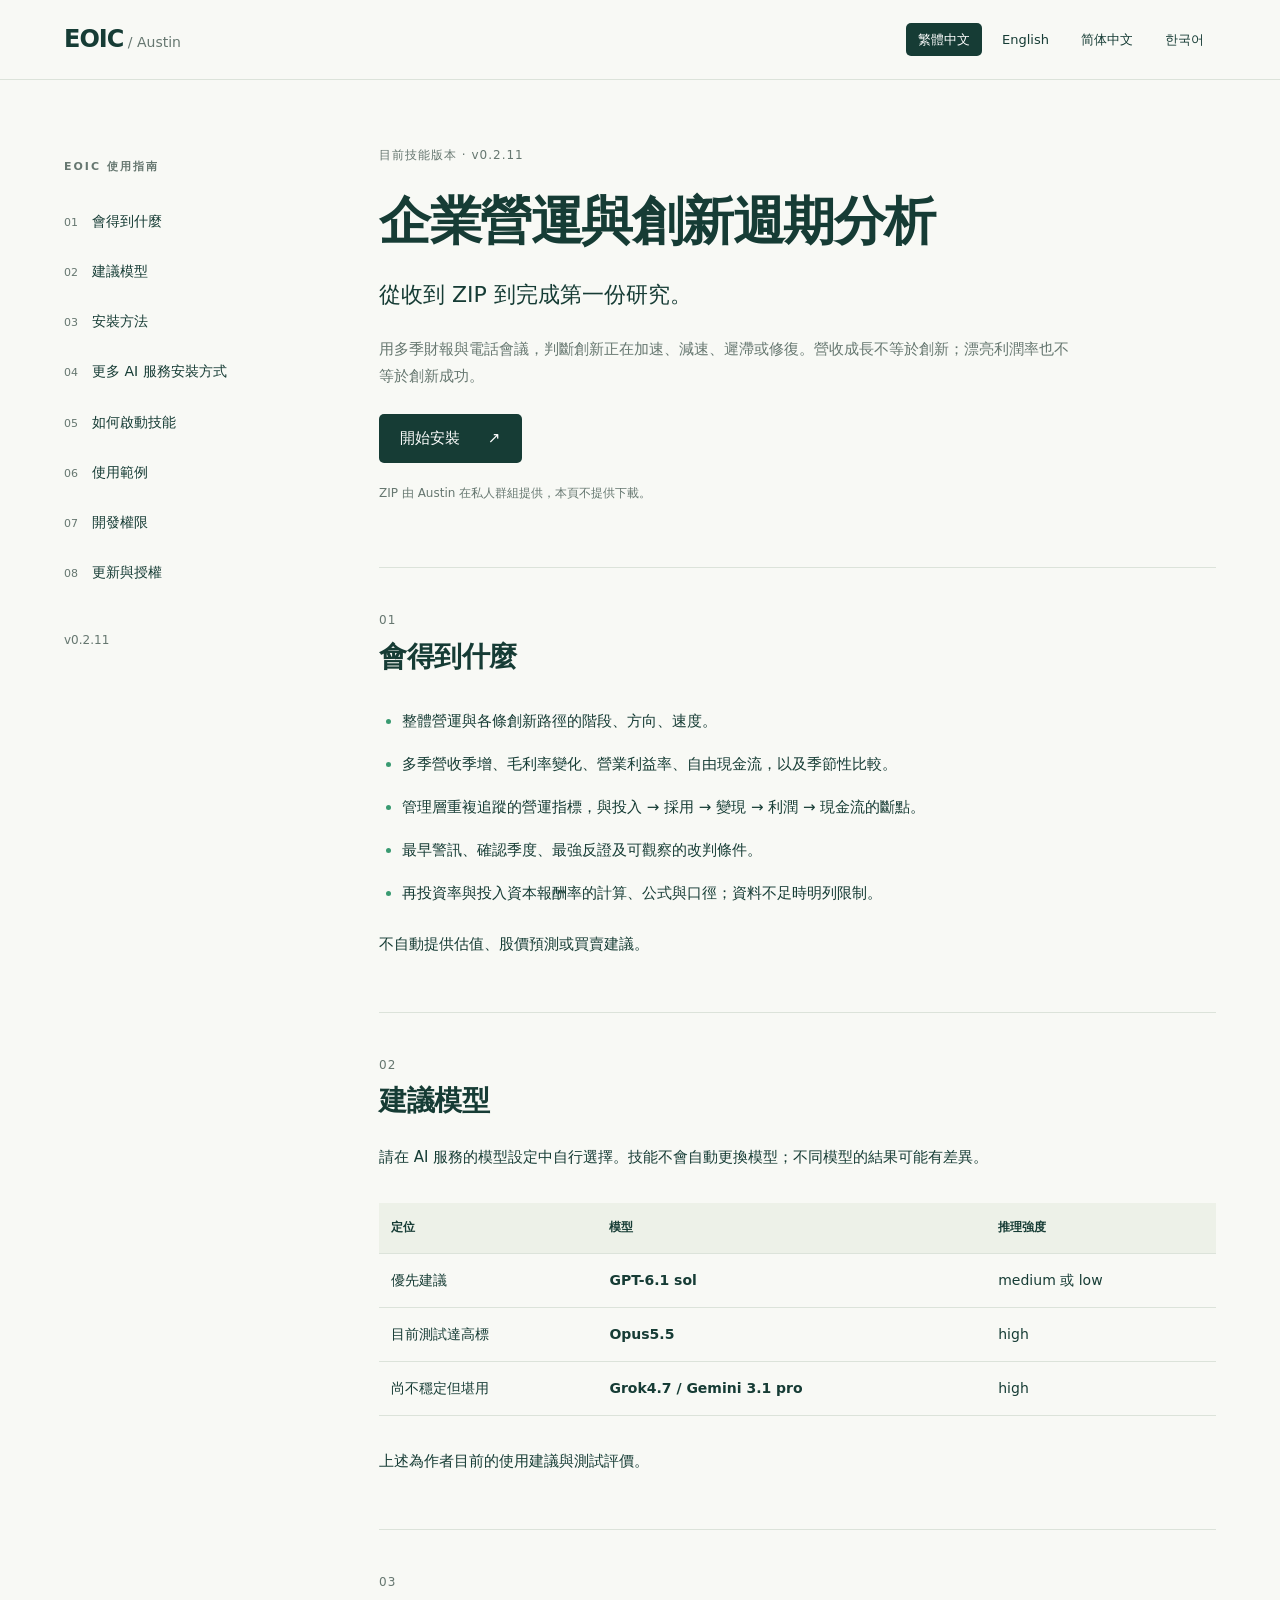
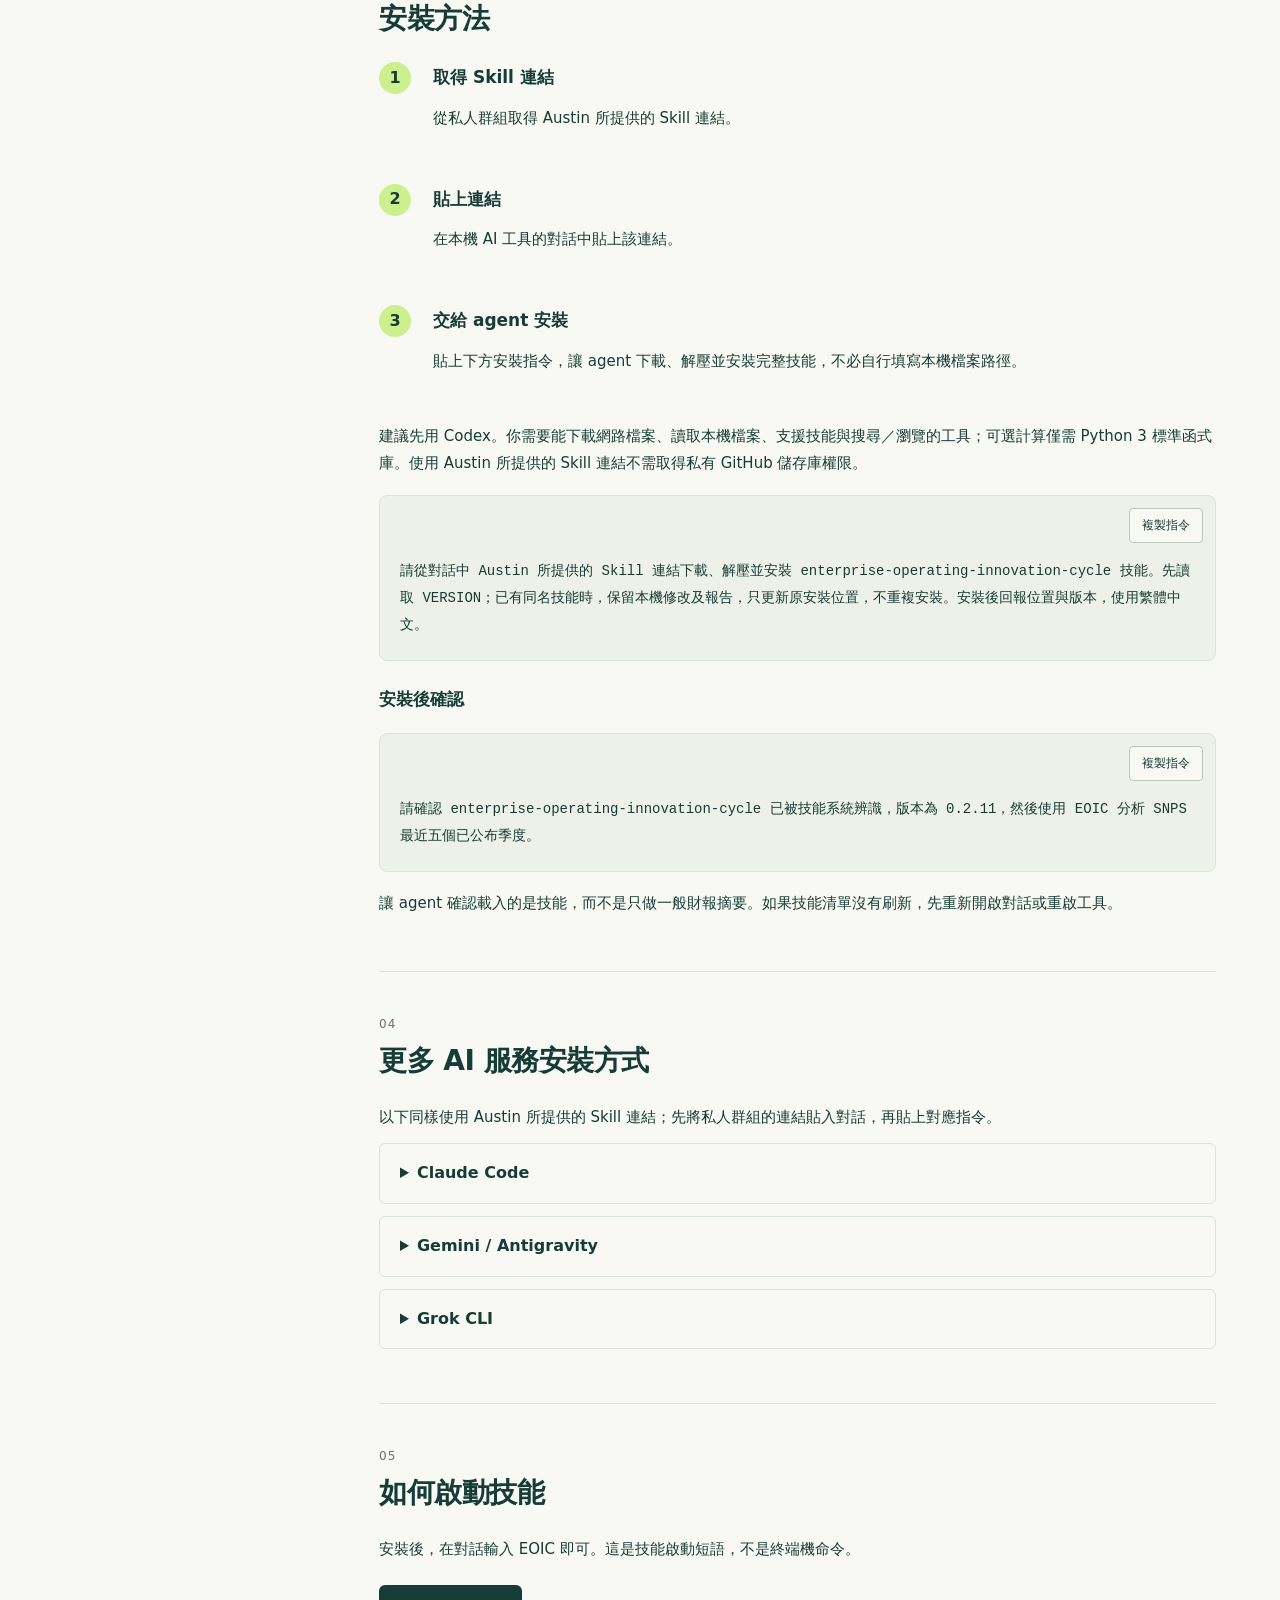
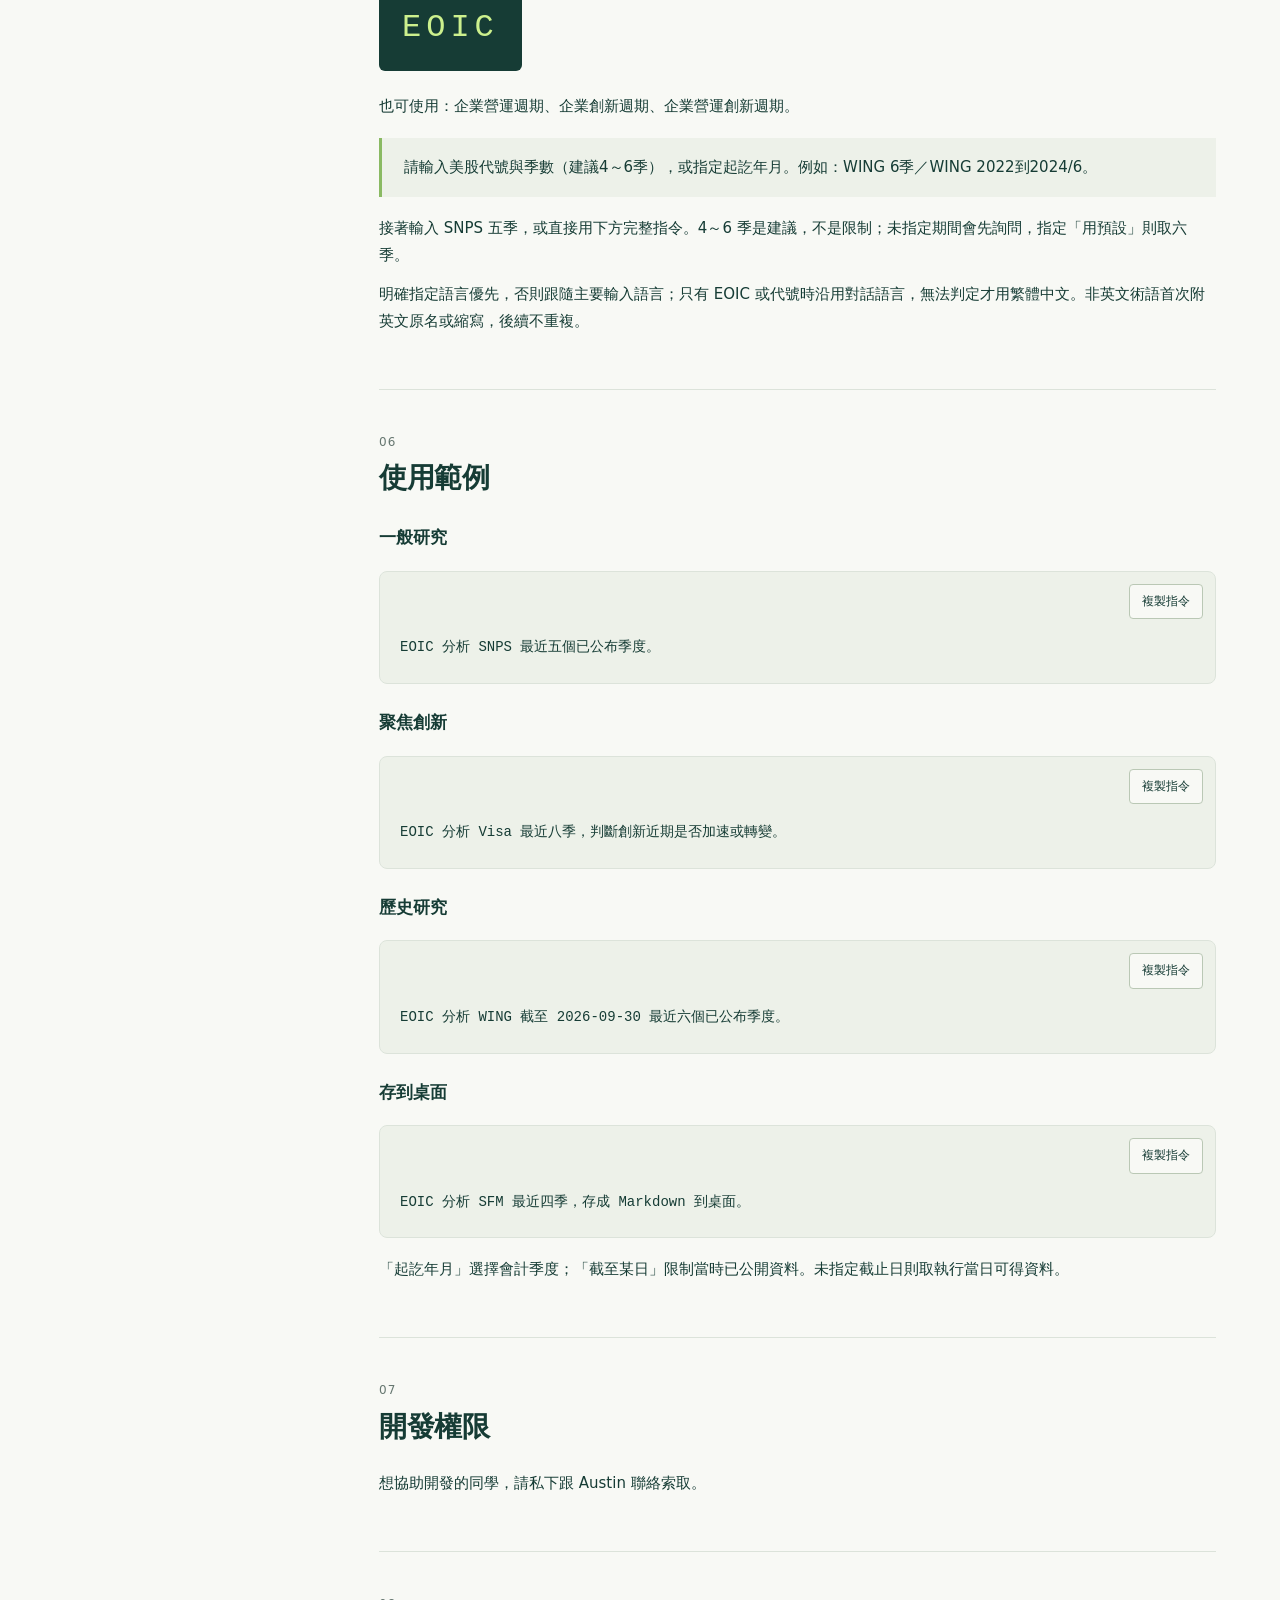
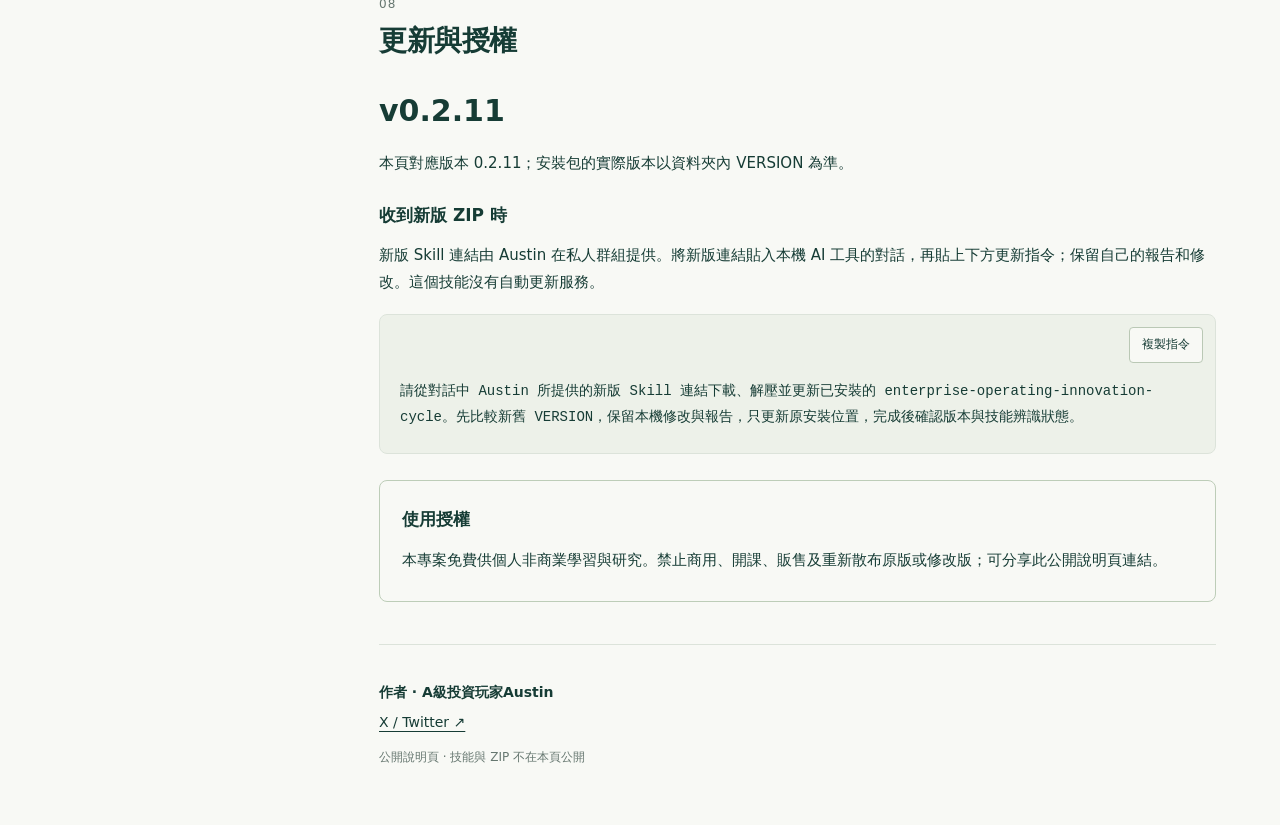
==== commit 258c95b0: "Use privately supplied Skill download links for installation" ====
--- a/index.html
+++ b/index.html
@@ -1,4 +1,4 @@
 <!doctype html>
 <html lang="zh-Hant"><head><meta charset="utf-8"><meta name="viewport" content="width=device-width,initial-scale=1"><meta name="description" content="用多季財報與電話會議，判斷創新正在加速、減速、遲滯或修復。營收成長不等於創新；漂亮利潤率也不等於創新成功。"><title>企業營運與創新週期分析 — EOIC</title><link rel="stylesheet" href="style.css"><link rel="icon" href="favicon.svg" type="image/svg+xml"></head><body>
 <a class="skip" href="#main">跳到主要內容</a><header><a class="brand" href="index.html">EOIC<span> / Austin</span></a><nav class="languages" aria-label="Language"><a href="index.html" lang="zh-Hant" aria-current="page">繁體中文</a><a href="en.html" lang="en" >English</a><a href="zh-cn.html" lang="zh-Hans" >简体中文</a><a href="ko.html" lang="ko" >한국어</a></nav></header>
-<div class="layout"><aside><div class="guide-label">EOIC 使用指南</div><nav aria-label="EOIC 使用指南"><a href="#outcomes"><span>01</span>會得到什麼</a><a href="#models"><span>02</span>建議模型</a><a href="#install"><span>03</span>安裝方法</a><a href="#services"><span>04</span>更多 AI 服務安裝方式</a><a href="#activate"><span>05</span>如何啟動技能</a><a href="#examples"><span>06</span>使用範例</a><a href="#development"><span>07</span>開發權限</a><a href="#updates"><span>08</span>更新與授權</a></nav><div class="aside-version">v0.2.11</div></aside><main id="main"><div class="hero"><div class="eyebrow">目前技能版本 · v0.2.11</div><h1>企業營運與創新週期分析</h1><div class="lead">從收到 ZIP 到完成第一份研究。</div><p>用多季財報與電話會議，判斷創新正在加速、減速、遲滯或修復。營收成長不等於創新；漂亮利潤率也不等於創新成功。</p><a class="primary" href="#install">開始安裝 <span aria-hidden="true">↗</span></a><p class="distribution">ZIP 由 Austin 在私人群組提供，本頁不提供下載。</p></div><section id="outcomes"><div class="section-label">01</div><h2>會得到什麼</h2><ul class="outcomes"><li>整體營運與各條創新路徑的階段、方向、速度。</li><li>多季營收季增、毛利率變化、營業利益率、自由現金流，以及季節性比較。</li><li>管理層重複追蹤的營運指標，與投入 → 採用 → 變現 → 利潤 → 現金流的斷點。</li><li>最早警訊、確認季度、最強反證及可觀察的改判條件。</li><li>再投資率與投入資本報酬率的計算、公式與口徑；資料不足時明列限制。</li></ul><p>不自動提供估值、股價預測或買賣建議。</p></section><section id="models"><div class="section-label">02</div><h2>建議模型</h2><p>請在 AI 服務的模型設定中自行選擇。技能不會自動更換模型；不同模型的結果可能有差異。</p><div class="table-wrap"><table><thead><tr><th scope="col">定位</th><th scope="col">模型</th><th scope="col">推理強度</th></tr></thead><tbody><tr><td>優先建議</td><td>GPT-6.1 sol</td><td>medium 或 low</td></tr><tr><td>目前測試達高標</td><td>Opus5.5</td><td>high</td></tr><tr><td>尚不穩定但堪用</td><td>Grok4.7 / Gemini 3.1 pro</td><td>high</td></tr></tbody></table></div><p>上述為作者目前的使用建議與測試評價。</p></section><section id="install"><div class="section-label">03</div><h2>安裝方法</h2><ol class="steps"><li><h3>取得 ZIP 並解壓</h3><p>從私人群組下載 Austin 提供的版本。Windows 可用「全部解壓縮」；Mac 可雙擊 ZIP。</p></li><li><h3>找到技能資料夾</h3><p>找到同一層包含 SKILL.md、METHODOLOGY.md、VERSION 的資料夾。保留整個資料夾，不要只拿 SKILL.md。</p></li><li><h3>交給 agent 安裝</h3><p>在支援本機技能的 AI 工具中開啟或指定該資料夾；可附上資料夾或貼上完整路徑。將下方指令中的路徑換成你自己的。</p></li></ol><p>建議先用 Codex。你需要能讀取本機檔案、支援技能與搜尋／瀏覽的工具；可選計算僅需 Python 3 標準函式庫。使用私人群組 ZIP 不需取得私有 GitHub 儲存庫權限。</p><div class="prompt"><button type="button" data-copy>複製指令</button><pre><code>請從「填入解壓後技能資料夾的完整路徑」安裝 enterprise-operating-innovation-cycle 技能。先讀取 VERSION；已有同名技能時，保留本機修改及報告，只更新原安裝位置，不重複安裝。安裝後回報位置與版本，使用繁體中文。</code></pre></div><h3>安裝後確認</h3><div class="prompt"><button type="button" data-copy>複製指令</button><pre><code>請確認 enterprise-operating-innovation-cycle 已被技能系統辨識，版本為 0.2.11，然後使用 EOIC 分析 SNPS 最近五個已公布季度。</code></pre></div><p>讓 agent 確認載入的是技能，而不是只做一般財報摘要。如果技能清單沒有刷新，先重新開啟對話或重啟工具。</p></section><section id="services"><div class="section-label">04</div><h2>更多 AI 服務安裝方式</h2><p>以下同樣使用解壓後的本機資料夾，不必把私有 GitHub 網址貼給 agent。</p><details><summary>Claude Code</summary><p>在 Claude Code 開啟技能資料夾或提供完整路徑，再要求安裝。</p><div class="prompt"><button type="button" data-copy>複製指令</button><pre><code>請從「技能資料夾完整路徑」安裝為 Claude Code 個人技能 enterprise-operating-innovation-cycle；保留所有參考檔案，已有版本先保留本機修改，並確認安裝位置與 VERSION。</code></pre></div></details><details><summary>Gemini / Antigravity</summary><p>Gemini 用戶可使用 Antigravity，開啟或指定技能資料夾後要求安裝、轉寫為 Antigravity Skill。</p><div class="prompt"><button type="button" data-copy>複製指令</button><pre><code>請將「技能資料夾完整路徑」安裝、轉寫為 Antigravity Skill；保留 EOIC 分析方法、語言規則及參考檔案，不改變分析要求。已有版本先保留本機修改，安裝後確認 VERSION。</code></pre></div></details><details><summary>Grok CLI</summary><p>若你使用的 Grok CLI／agent 支援本機技能，提供技能資料夾路徑並要求安裝。各 CLI 的技能支援不同，先由 agent 確認可用的安裝方式。</p><div class="prompt"><button type="button" data-copy>複製指令</button><pre><code>請先確認目前工具是否支援本機技能；若支援，從「技能資料夾完整路徑」安裝 enterprise-operating-innovation-cycle，保留參考檔案與本機修改，並確認版本；若不支援，請說明限制。</code></pre></div></details></section><section id="activate"><div class="section-label">05</div><h2>如何啟動技能</h2><p>安裝後，在對話輸入 EOIC 即可。這是技能啟動短語，不是終端機命令。</p><div class="activation">EOIC</div><p>也可使用：企業營運週期、企業創新週期、企業營運創新週期。</p><blockquote>請輸入美股代號與季數（建議4～6季），或指定起訖年月。例如：WING 6季／WING 2022到2024/6。</blockquote><p>接著輸入 SNPS 五季，或直接用下方完整指令。4～6 季是建議，不是限制；未指定期間會先詢問，指定「用預設」則取六季。</p><p>明確指定語言優先，否則跟隨主要輸入語言；只有 EOIC 或代號時沿用對話語言，無法判定才用繁體中文。非英文術語首次附英文原名或縮寫，後續不重複。</p></section><section id="examples"><div class="section-label">06</div><h2>使用範例</h2><h3>一般研究</h3><div class="prompt"><button type="button" data-copy>複製指令</button><pre><code>EOIC 分析 SNPS 最近五個已公布季度。</code></pre></div><h3>聚焦創新</h3><div class="prompt"><button type="button" data-copy>複製指令</button><pre><code>EOIC 分析 Visa 最近八季，判斷創新近期是否加速或轉變。</code></pre></div><h3>歷史研究</h3><div class="prompt"><button type="button" data-copy>複製指令</button><pre><code>EOIC 分析 WING 截至 2026-09-30 最近六個已公布季度。</code></pre></div><h3>存到桌面</h3><div class="prompt"><button type="button" data-copy>複製指令</button><pre><code>EOIC 分析 SFM 最近四季，存成 Markdown 到桌面。</code></pre></div><p>「起訖年月」選擇會計季度；「截至某日」限制當時已公開資料。未指定截止日則取執行當日可得資料。</p></section><section id="development"><div class="section-label">07</div><h2>開發權限</h2><p>想協助開發的同學，請私下跟 Austin 聯絡索取。</p></section><section id="updates"><div class="section-label">08</div><h2>更新與授權</h2><div class="version">v0.2.11</div><p>本頁對應版本 0.2.11；安裝包的實際版本以資料夾內 VERSION 為準。</p><h3>收到新版 ZIP 時</h3><p>新版由 Austin 在私人群組提供。下載、解壓後，將新資料夾路徑交給 agent，更新原安裝位置；不要直接覆蓋自己的報告或修改。這個技能沒有自動更新服務。</p><div class="prompt"><button type="button" data-copy>複製指令</button><pre><code>請從「新版技能資料夾完整路徑」更新已安裝的 enterprise-operating-innovation-cycle。先比較新舊 VERSION，保留本機修改與報告，只更新原安裝位置，完成後確認版本與技能辨識狀態。</code></pre></div><div class="terms"><h3>使用授權</h3><p>本專案免費供個人非商業學習與研究。禁止商用、開課、販售及重新散布原版或修改版；可分享此公開說明頁連結。</p></div></section><footer><strong>作者 · A級投資玩家Austin</strong><a href="https://x.com/austinsayhi" target="_blank" rel="noopener noreferrer">X / Twitter ↗</a><p>公開說明頁 · 技能與 ZIP 不在本頁公開</p></footer></main></div><div id="status" role="status" aria-live="polite"></div><script>window.copyLabels=["已複製", "請選取文字後手動複製"];</script><script src="guide.js"></script></body></html>+<div class="layout"><aside><div class="guide-label">EOIC 使用指南</div><nav aria-label="EOIC 使用指南"><a href="#outcomes"><span>01</span>會得到什麼</a><a href="#models"><span>02</span>建議模型</a><a href="#install"><span>03</span>安裝方法</a><a href="#services"><span>04</span>更多 AI 服務安裝方式</a><a href="#activate"><span>05</span>如何啟動技能</a><a href="#examples"><span>06</span>使用範例</a><a href="#development"><span>07</span>開發權限</a><a href="#updates"><span>08</span>更新與授權</a></nav><div class="aside-version">v0.2.11</div></aside><main id="main"><div class="hero"><div class="eyebrow">目前技能版本 · v0.2.11</div><h1>企業營運與創新週期分析</h1><div class="lead">從收到 ZIP 到完成第一份研究。</div><p>用多季財報與電話會議，判斷創新正在加速、減速、遲滯或修復。營收成長不等於創新；漂亮利潤率也不等於創新成功。</p><a class="primary" href="#install">開始安裝 <span aria-hidden="true">↗</span></a><p class="distribution">ZIP 由 Austin 在私人群組提供，本頁不提供下載。</p></div><section id="outcomes"><div class="section-label">01</div><h2>會得到什麼</h2><ul class="outcomes"><li>整體營運與各條創新路徑的階段、方向、速度。</li><li>多季營收季增、毛利率變化、營業利益率、自由現金流，以及季節性比較。</li><li>管理層重複追蹤的營運指標，與投入 → 採用 → 變現 → 利潤 → 現金流的斷點。</li><li>最早警訊、確認季度、最強反證及可觀察的改判條件。</li><li>再投資率與投入資本報酬率的計算、公式與口徑；資料不足時明列限制。</li></ul><p>不自動提供估值、股價預測或買賣建議。</p></section><section id="models"><div class="section-label">02</div><h2>建議模型</h2><p>請在 AI 服務的模型設定中自行選擇。技能不會自動更換模型；不同模型的結果可能有差異。</p><div class="table-wrap"><table><thead><tr><th scope="col">定位</th><th scope="col">模型</th><th scope="col">推理強度</th></tr></thead><tbody><tr><td>優先建議</td><td>GPT-6.1 sol</td><td>medium 或 low</td></tr><tr><td>目前測試達高標</td><td>Opus5.5</td><td>high</td></tr><tr><td>尚不穩定但堪用</td><td>Grok4.7 / Gemini 3.1 pro</td><td>high</td></tr></tbody></table></div><p>上述為作者目前的使用建議與測試評價。</p></section><section id="install"><div class="section-label">03</div><h2>安裝方法</h2><ol class="steps"><li><h3>取得 Skill 連結</h3><p>從私人群組取得 Austin 所提供的 Skill 連結。</p></li><li><h3>貼上連結</h3><p>在本機 AI 工具的對話中貼上該連結。</p></li><li><h3>交給 agent 安裝</h3><p>貼上下方安裝指令，讓 agent 下載、解壓並安裝完整技能，不必自行填寫本機檔案路徑。</p></li></ol><p>建議先用 Codex。你需要能下載網路檔案、讀取本機檔案、支援技能與搜尋／瀏覽的工具；可選計算僅需 Python 3 標準函式庫。使用 Austin 所提供的 Skill 連結不需取得私有 GitHub 儲存庫權限。</p><div class="prompt"><button type="button" data-copy>複製指令</button><pre><code>請從對話中 Austin 所提供的 Skill 連結下載、解壓並安裝 enterprise-operating-innovation-cycle 技能。先讀取 VERSION；已有同名技能時，保留本機修改及報告，只更新原安裝位置，不重複安裝。安裝後回報位置與版本，使用繁體中文。</code></pre></div><h3>安裝後確認</h3><div class="prompt"><button type="button" data-copy>複製指令</button><pre><code>請確認 enterprise-operating-innovation-cycle 已被技能系統辨識，版本為 0.2.11，然後使用 EOIC 分析 SNPS 最近五個已公布季度。</code></pre></div><p>讓 agent 確認載入的是技能，而不是只做一般財報摘要。如果技能清單沒有刷新，先重新開啟對話或重啟工具。</p></section><section id="services"><div class="section-label">04</div><h2>更多 AI 服務安裝方式</h2><p>以下同樣使用 Austin 所提供的 Skill 連結；先將私人群組的連結貼入對話，再貼上對應指令。</p><details><summary>Claude Code</summary><p>在 Claude Code 對話貼上 Austin 所提供的 Skill 連結，再要求下載及安裝。</p><div class="prompt"><button type="button" data-copy>複製指令</button><pre><code>請從對話中 Austin 所提供的 Skill 連結下載、解壓並安裝為 Claude Code 個人技能 enterprise-operating-innovation-cycle；保留所有參考檔案，已有版本先保留本機修改，並確認安裝位置與 VERSION。</code></pre></div></details><details><summary>Gemini / Antigravity</summary><p>在 Antigravity 對話貼上 Austin 所提供的 Skill 連結，再要求下載、安裝並轉寫為 Antigravity Skill。</p><div class="prompt"><button type="button" data-copy>複製指令</button><pre><code>請從對話中 Austin 所提供的 Skill 連結下載、解壓並安裝、轉寫為 Antigravity Skill；保留 EOIC 分析方法、語言規則及參考檔案，不改變分析要求。已有版本先保留本機修改，安裝後確認 VERSION。</code></pre></div></details><details><summary>Grok CLI</summary><p>在 Grok CLI 對話貼上 Austin 所提供的 Skill 連結，再要求下載及安裝。</p><div class="prompt"><button type="button" data-copy>複製指令</button><pre><code>請從對話中 Austin 所提供的 Skill 連結下載、解壓，將 enterprise-operating-innovation-cycle 完整安裝至 ~/.grok/skills/enterprise-operating-innovation-cycle/。先讀取 VERSION，保留全部參考檔案與本機修改；已有同名技能時更新原安裝位置，不重複安裝。完成後回報位置與版本。</code></pre></div></details></section><section id="activate"><div class="section-label">05</div><h2>如何啟動技能</h2><p>安裝後，在對話輸入 EOIC 即可。這是技能啟動短語，不是終端機命令。</p><div class="activation">EOIC</div><p>也可使用：企業營運週期、企業創新週期、企業營運創新週期。</p><blockquote>請輸入美股代號與季數（建議4～6季），或指定起訖年月。例如：WING 6季／WING 2022到2024/6。</blockquote><p>接著輸入 SNPS 五季，或直接用下方完整指令。4～6 季是建議，不是限制；未指定期間會先詢問，指定「用預設」則取六季。</p><p>明確指定語言優先，否則跟隨主要輸入語言；只有 EOIC 或代號時沿用對話語言，無法判定才用繁體中文。非英文術語首次附英文原名或縮寫，後續不重複。</p></section><section id="examples"><div class="section-label">06</div><h2>使用範例</h2><h3>一般研究</h3><div class="prompt"><button type="button" data-copy>複製指令</button><pre><code>EOIC 分析 SNPS 最近五個已公布季度。</code></pre></div><h3>聚焦創新</h3><div class="prompt"><button type="button" data-copy>複製指令</button><pre><code>EOIC 分析 Visa 最近八季，判斷創新近期是否加速或轉變。</code></pre></div><h3>歷史研究</h3><div class="prompt"><button type="button" data-copy>複製指令</button><pre><code>EOIC 分析 WING 截至 2026-09-30 最近六個已公布季度。</code></pre></div><h3>存到桌面</h3><div class="prompt"><button type="button" data-copy>複製指令</button><pre><code>EOIC 分析 SFM 最近四季，存成 Markdown 到桌面。</code></pre></div><p>「起訖年月」選擇會計季度；「截至某日」限制當時已公開資料。未指定截止日則取執行當日可得資料。</p></section><section id="development"><div class="section-label">07</div><h2>開發權限</h2><p>想協助開發的同學，請私下跟 Austin 聯絡索取。</p></section><section id="updates"><div class="section-label">08</div><h2>更新與授權</h2><div class="version">v0.2.11</div><p>本頁對應版本 0.2.11；安裝包的實際版本以資料夾內 VERSION 為準。</p><h3>收到新版 ZIP 時</h3><p>新版 Skill 連結由 Austin 在私人群組提供。將新版連結貼入本機 AI 工具的對話，再貼上下方更新指令；保留自己的報告和修改。這個技能沒有自動更新服務。</p><div class="prompt"><button type="button" data-copy>複製指令</button><pre><code>請從對話中 Austin 所提供的新版 Skill 連結下載、解壓並更新已安裝的 enterprise-operating-innovation-cycle。先比較新舊 VERSION，保留本機修改與報告，只更新原安裝位置，完成後確認版本與技能辨識狀態。</code></pre></div><div class="terms"><h3>使用授權</h3><p>本專案免費供個人非商業學習與研究。禁止商用、開課、販售及重新散布原版或修改版；可分享此公開說明頁連結。</p></div></section><footer><strong>作者 · A級投資玩家Austin</strong><a href="https://x.com/austinsayhi" target="_blank" rel="noopener noreferrer">X / Twitter ↗</a><p>公開說明頁 · 技能與 ZIP 不在本頁公開</p></footer></main></div><div id="status" role="status" aria-live="polite"></div><script>window.copyLabels=["已複製", "請選取文字後手動複製"];</script><script src="guide.js"></script></body></html>
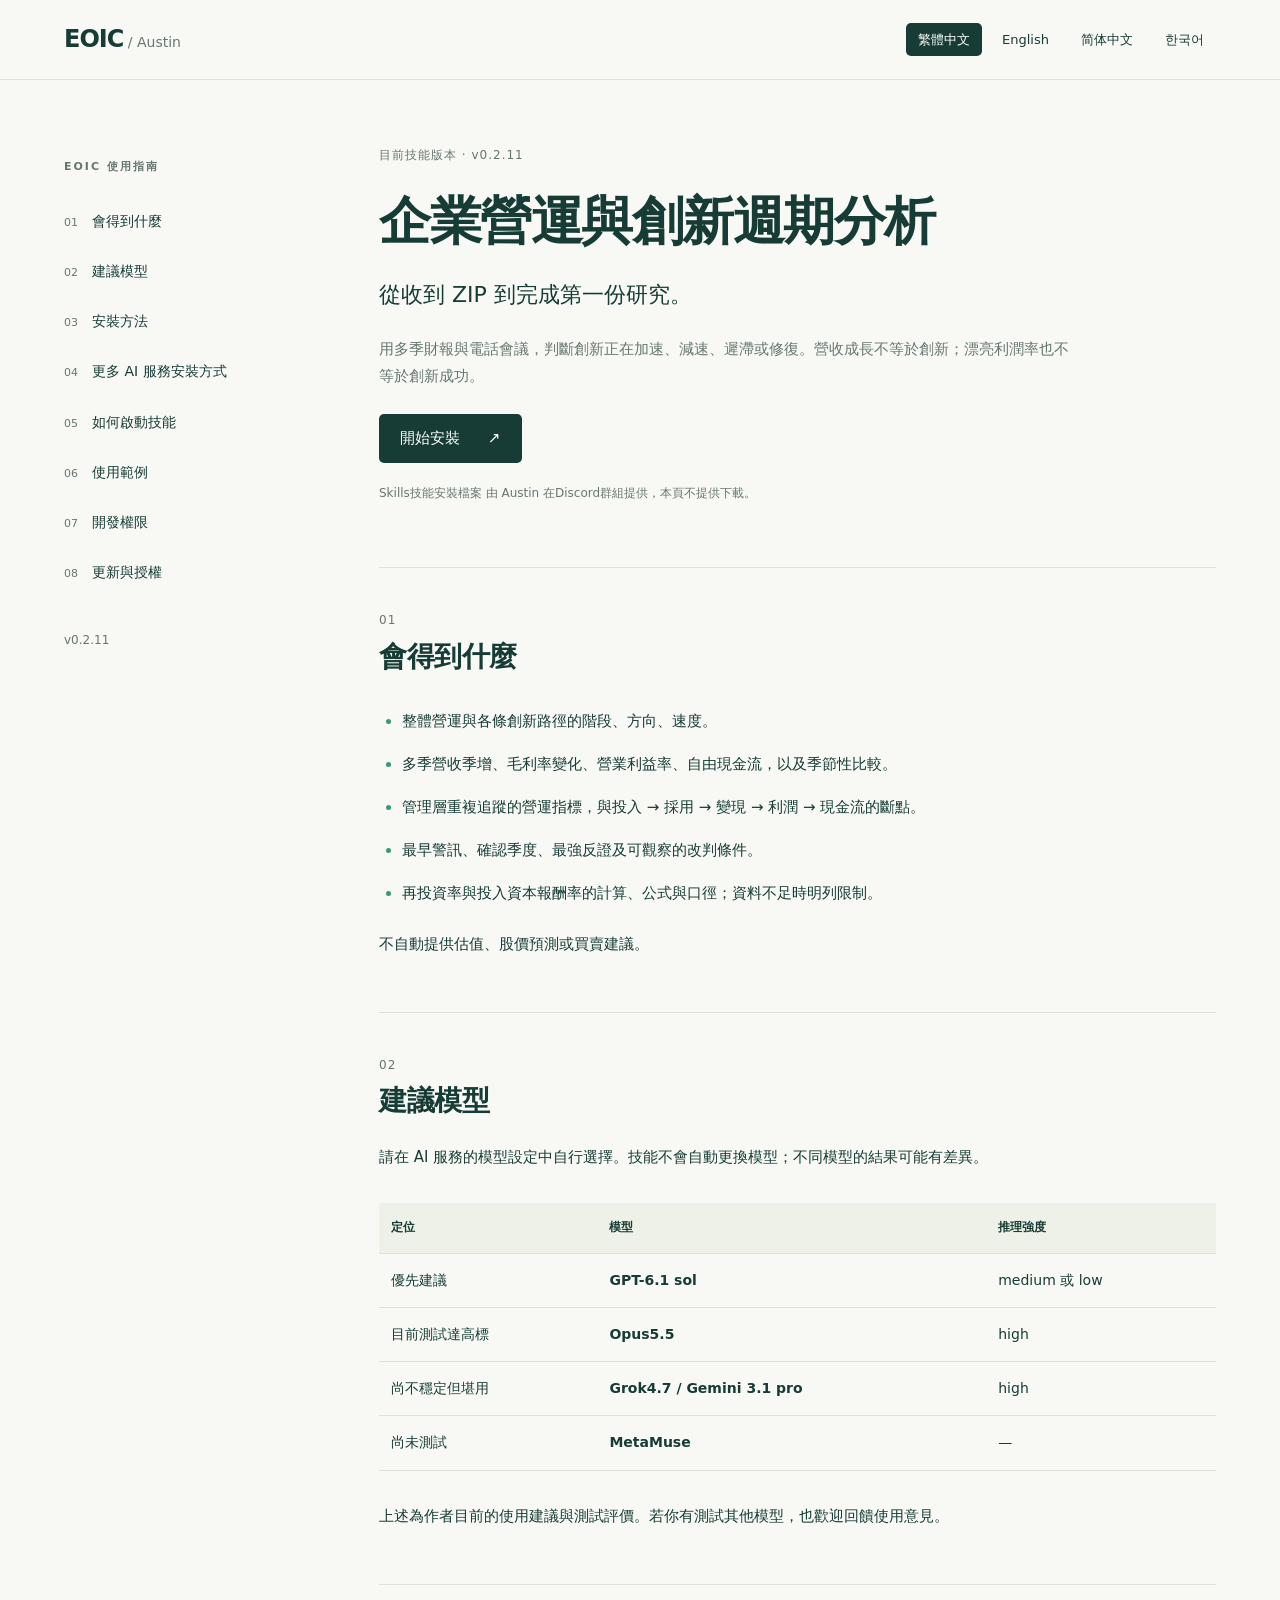
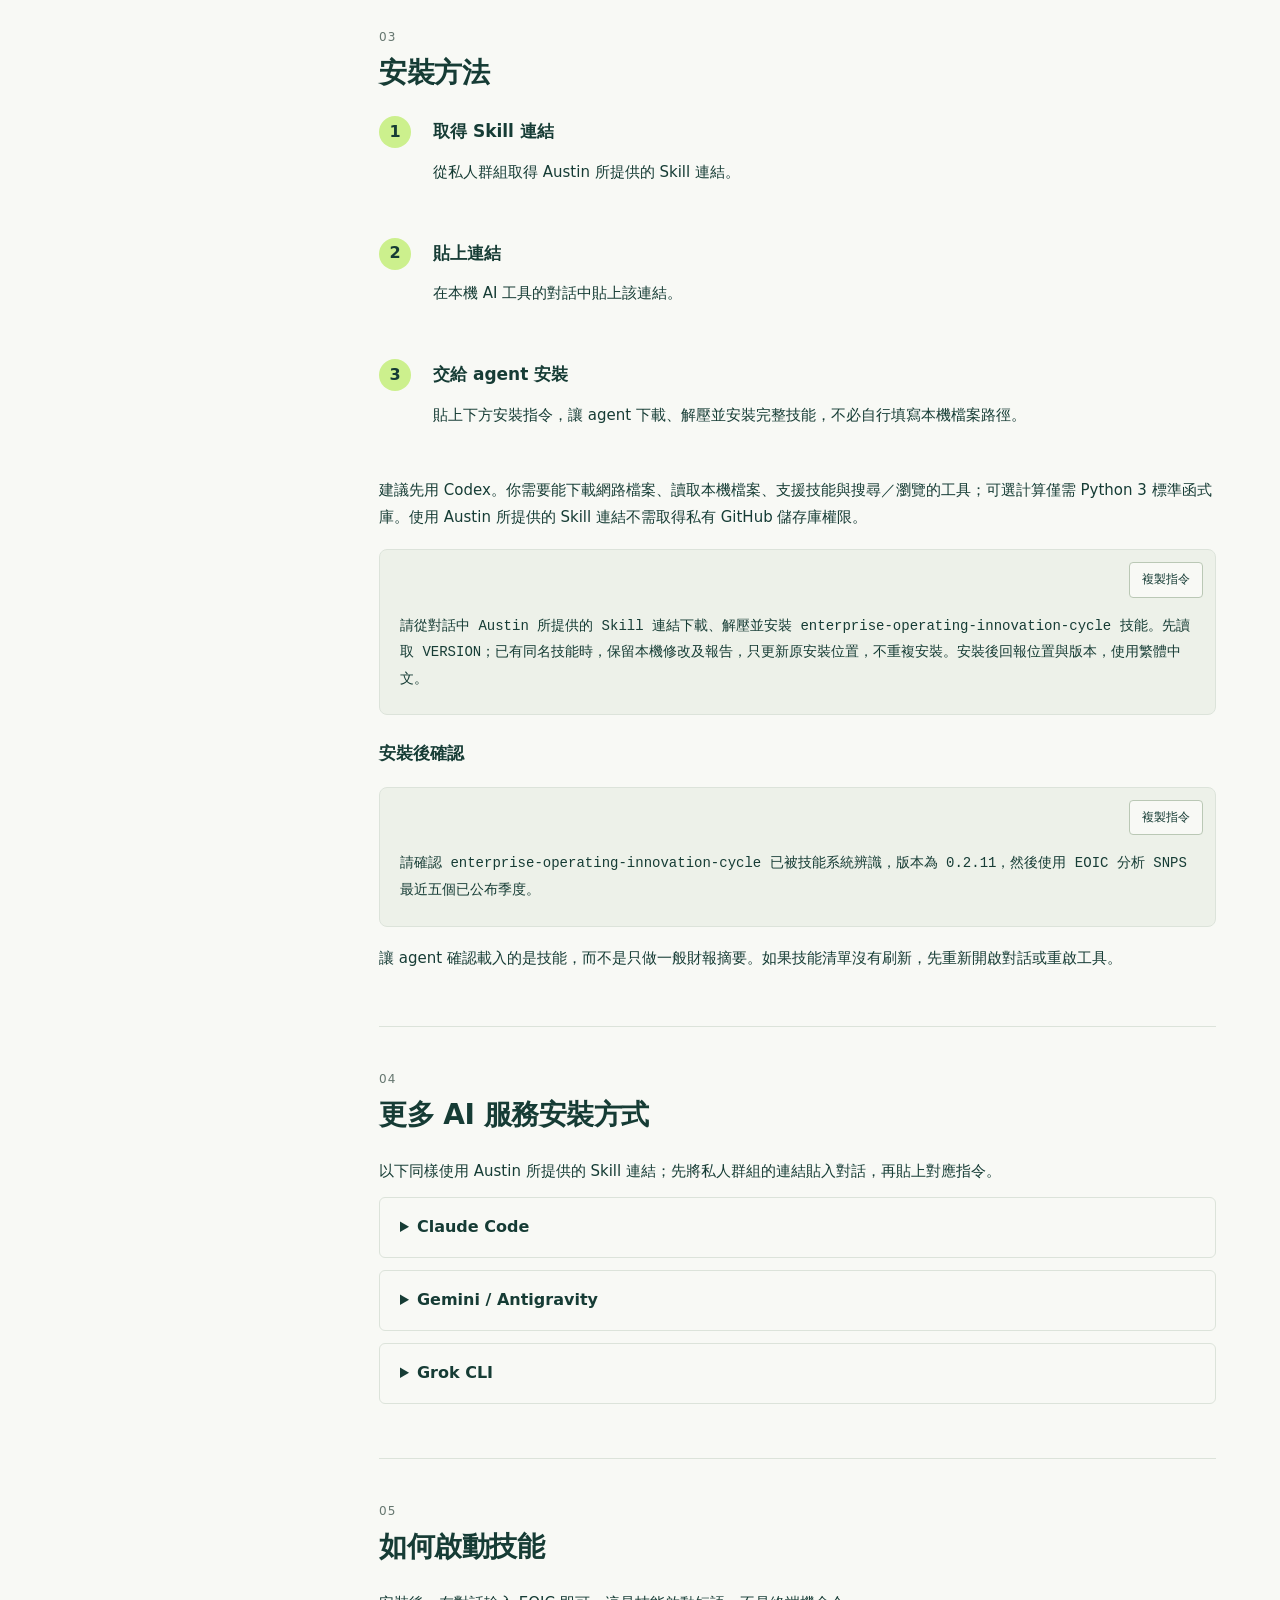
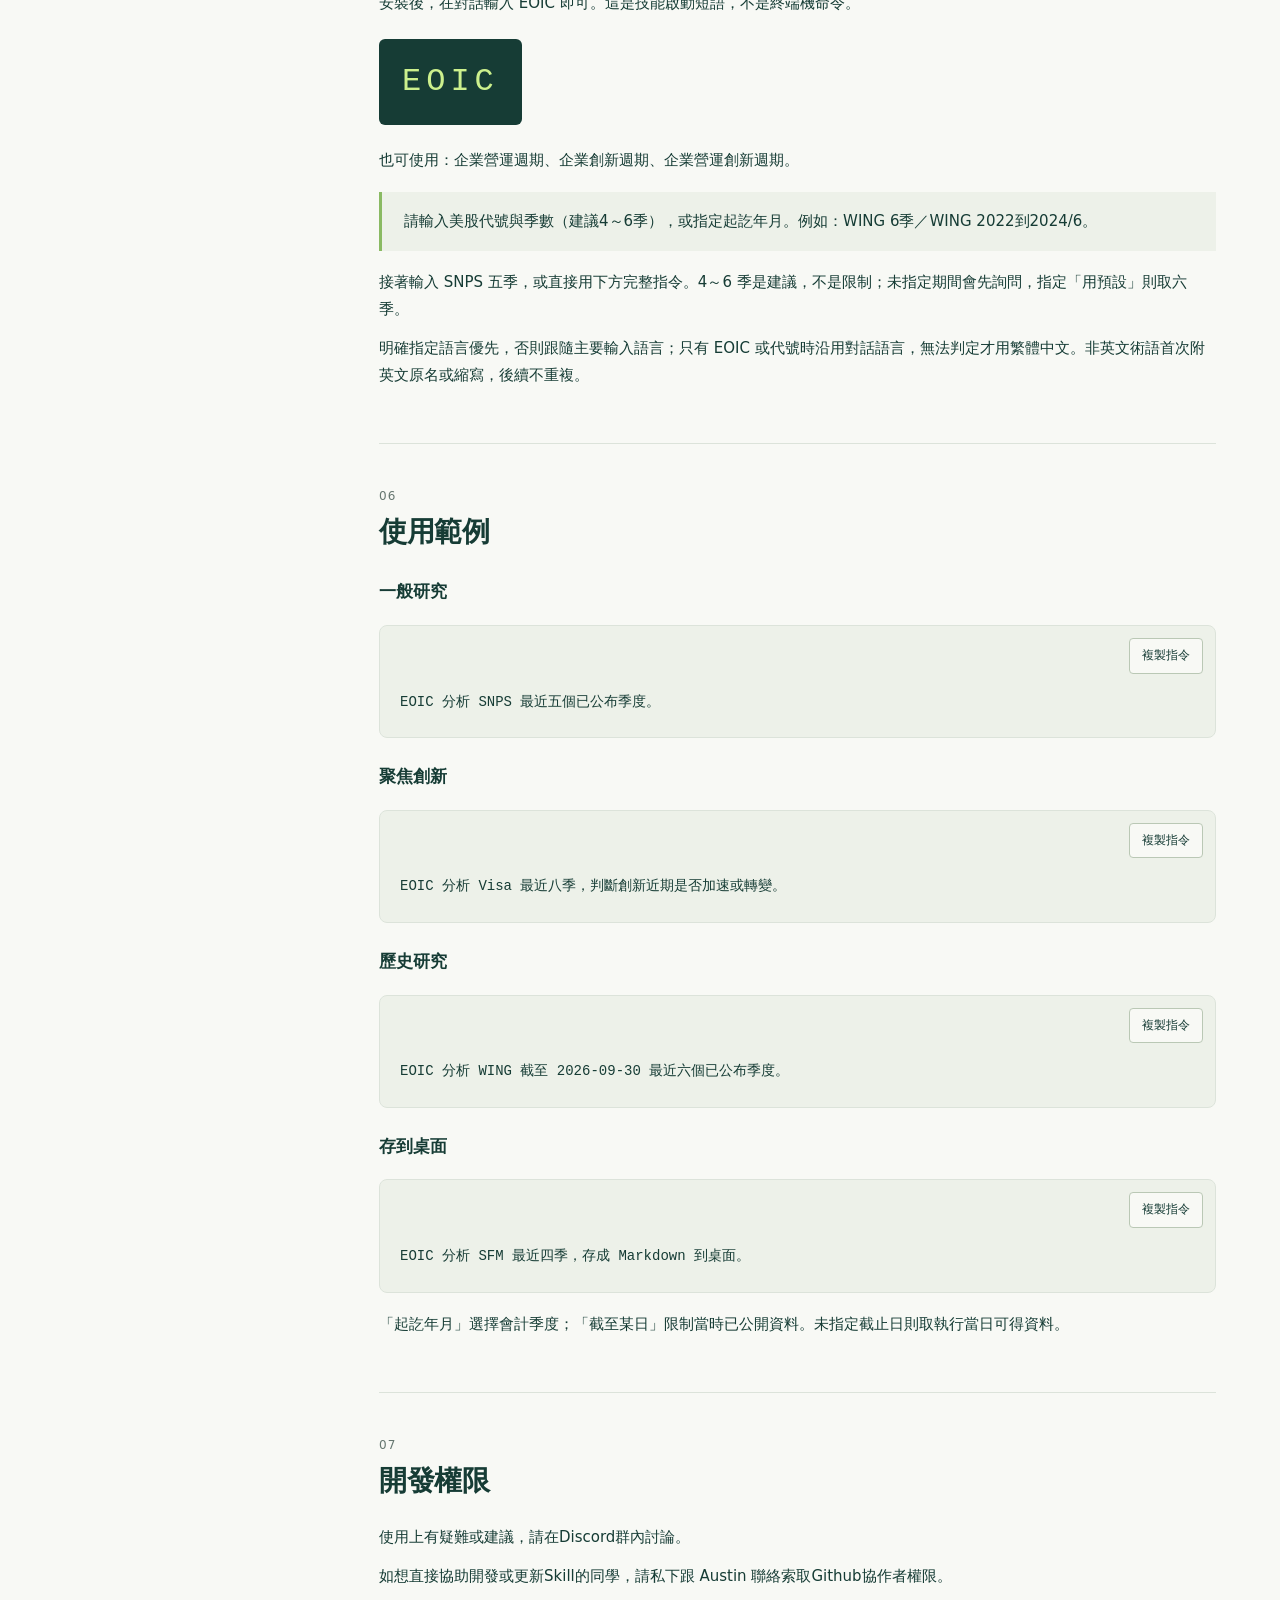
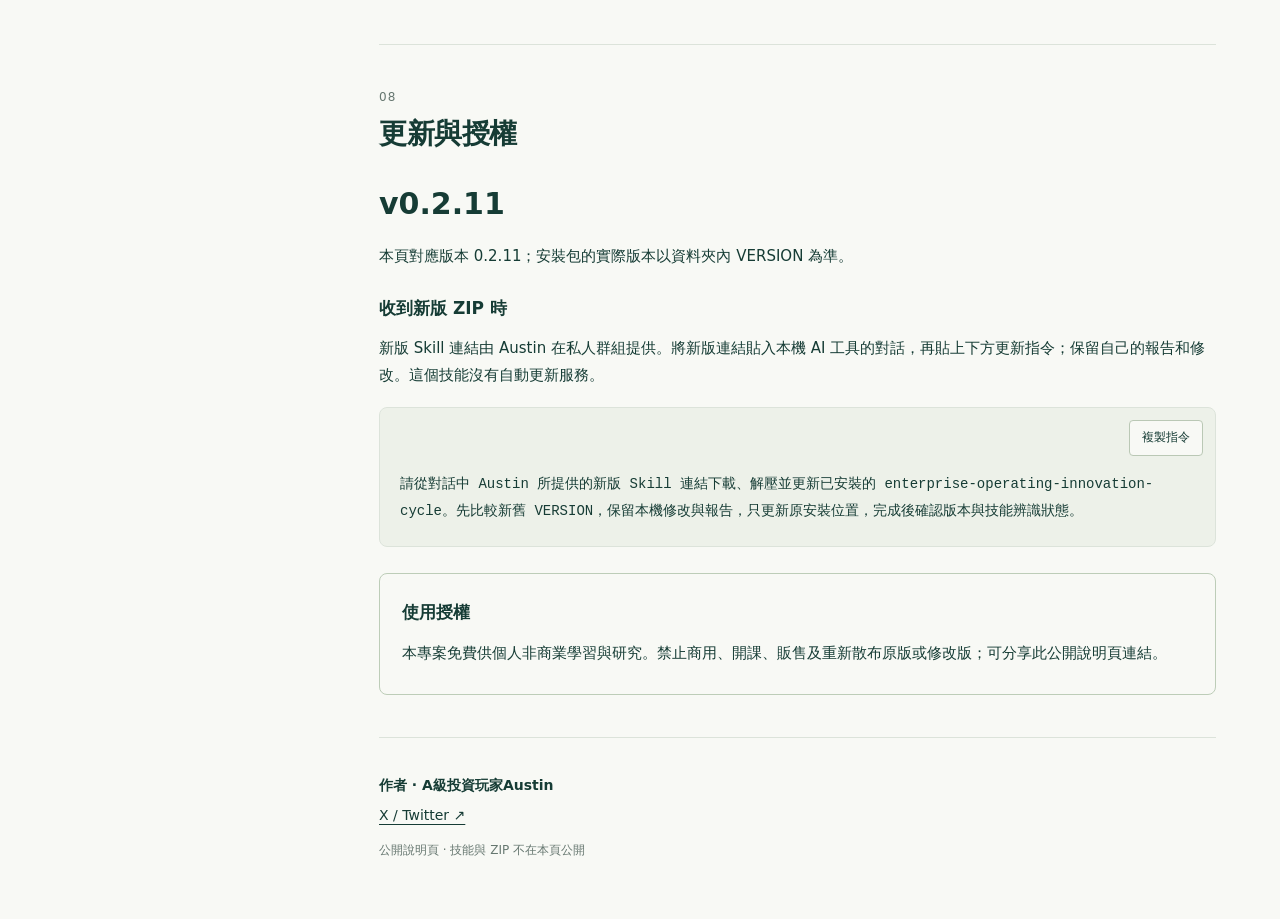
==== commit 9a2c6bfa: "Update Discord support, collaborator access and model guidance" ====
--- a/index.html
+++ b/index.html
@@ -1,4 +1,4 @@
 <!doctype html>
 <html lang="zh-Hant"><head><meta charset="utf-8"><meta name="viewport" content="width=device-width,initial-scale=1"><meta name="description" content="用多季財報與電話會議，判斷創新正在加速、減速、遲滯或修復。營收成長不等於創新；漂亮利潤率也不等於創新成功。"><title>企業營運與創新週期分析 — EOIC</title><link rel="stylesheet" href="style.css"><link rel="icon" href="favicon.svg" type="image/svg+xml"></head><body>
 <a class="skip" href="#main">跳到主要內容</a><header><a class="brand" href="index.html">EOIC<span> / Austin</span></a><nav class="languages" aria-label="Language"><a href="index.html" lang="zh-Hant" aria-current="page">繁體中文</a><a href="en.html" lang="en" >English</a><a href="zh-cn.html" lang="zh-Hans" >简体中文</a><a href="ko.html" lang="ko" >한국어</a></nav></header>
-<div class="layout"><aside><div class="guide-label">EOIC 使用指南</div><nav aria-label="EOIC 使用指南"><a href="#outcomes"><span>01</span>會得到什麼</a><a href="#models"><span>02</span>建議模型</a><a href="#install"><span>03</span>安裝方法</a><a href="#services"><span>04</span>更多 AI 服務安裝方式</a><a href="#activate"><span>05</span>如何啟動技能</a><a href="#examples"><span>06</span>使用範例</a><a href="#development"><span>07</span>開發權限</a><a href="#updates"><span>08</span>更新與授權</a></nav><div class="aside-version">v0.2.11</div></aside><main id="main"><div class="hero"><div class="eyebrow">目前技能版本 · v0.2.11</div><h1>企業營運與創新週期分析</h1><div class="lead">從收到 ZIP 到完成第一份研究。</div><p>用多季財報與電話會議，判斷創新正在加速、減速、遲滯或修復。營收成長不等於創新；漂亮利潤率也不等於創新成功。</p><a class="primary" href="#install">開始安裝 <span aria-hidden="true">↗</span></a><p class="distribution">ZIP 由 Austin 在私人群組提供，本頁不提供下載。</p></div><section id="outcomes"><div class="section-label">01</div><h2>會得到什麼</h2><ul class="outcomes"><li>整體營運與各條創新路徑的階段、方向、速度。</li><li>多季營收季增、毛利率變化、營業利益率、自由現金流，以及季節性比較。</li><li>管理層重複追蹤的營運指標，與投入 → 採用 → 變現 → 利潤 → 現金流的斷點。</li><li>最早警訊、確認季度、最強反證及可觀察的改判條件。</li><li>再投資率與投入資本報酬率的計算、公式與口徑；資料不足時明列限制。</li></ul><p>不自動提供估值、股價預測或買賣建議。</p></section><section id="models"><div class="section-label">02</div><h2>建議模型</h2><p>請在 AI 服務的模型設定中自行選擇。技能不會自動更換模型；不同模型的結果可能有差異。</p><div class="table-wrap"><table><thead><tr><th scope="col">定位</th><th scope="col">模型</th><th scope="col">推理強度</th></tr></thead><tbody><tr><td>優先建議</td><td>GPT-6.1 sol</td><td>medium 或 low</td></tr><tr><td>目前測試達高標</td><td>Opus5.5</td><td>high</td></tr><tr><td>尚不穩定但堪用</td><td>Grok4.7 / Gemini 3.1 pro</td><td>high</td></tr></tbody></table></div><p>上述為作者目前的使用建議與測試評價。</p></section><section id="install"><div class="section-label">03</div><h2>安裝方法</h2><ol class="steps"><li><h3>取得 Skill 連結</h3><p>從私人群組取得 Austin 所提供的 Skill 連結。</p></li><li><h3>貼上連結</h3><p>在本機 AI 工具的對話中貼上該連結。</p></li><li><h3>交給 agent 安裝</h3><p>貼上下方安裝指令，讓 agent 下載、解壓並安裝完整技能，不必自行填寫本機檔案路徑。</p></li></ol><p>建議先用 Codex。你需要能下載網路檔案、讀取本機檔案、支援技能與搜尋／瀏覽的工具；可選計算僅需 Python 3 標準函式庫。使用 Austin 所提供的 Skill 連結不需取得私有 GitHub 儲存庫權限。</p><div class="prompt"><button type="button" data-copy>複製指令</button><pre><code>請從對話中 Austin 所提供的 Skill 連結下載、解壓並安裝 enterprise-operating-innovation-cycle 技能。先讀取 VERSION；已有同名技能時，保留本機修改及報告，只更新原安裝位置，不重複安裝。安裝後回報位置與版本，使用繁體中文。</code></pre></div><h3>安裝後確認</h3><div class="prompt"><button type="button" data-copy>複製指令</button><pre><code>請確認 enterprise-operating-innovation-cycle 已被技能系統辨識，版本為 0.2.11，然後使用 EOIC 分析 SNPS 最近五個已公布季度。</code></pre></div><p>讓 agent 確認載入的是技能，而不是只做一般財報摘要。如果技能清單沒有刷新，先重新開啟對話或重啟工具。</p></section><section id="services"><div class="section-label">04</div><h2>更多 AI 服務安裝方式</h2><p>以下同樣使用 Austin 所提供的 Skill 連結；先將私人群組的連結貼入對話，再貼上對應指令。</p><details><summary>Claude Code</summary><p>在 Claude Code 對話貼上 Austin 所提供的 Skill 連結，再要求下載及安裝。</p><div class="prompt"><button type="button" data-copy>複製指令</button><pre><code>請從對話中 Austin 所提供的 Skill 連結下載、解壓並安裝為 Claude Code 個人技能 enterprise-operating-innovation-cycle；保留所有參考檔案，已有版本先保留本機修改，並確認安裝位置與 VERSION。</code></pre></div></details><details><summary>Gemini / Antigravity</summary><p>在 Antigravity 對話貼上 Austin 所提供的 Skill 連結，再要求下載、安裝並轉寫為 Antigravity Skill。</p><div class="prompt"><button type="button" data-copy>複製指令</button><pre><code>請從對話中 Austin 所提供的 Skill 連結下載、解壓並安裝、轉寫為 Antigravity Skill；保留 EOIC 分析方法、語言規則及參考檔案，不改變分析要求。已有版本先保留本機修改，安裝後確認 VERSION。</code></pre></div></details><details><summary>Grok CLI</summary><p>在 Grok CLI 對話貼上 Austin 所提供的 Skill 連結，再要求下載及安裝。</p><div class="prompt"><button type="button" data-copy>複製指令</button><pre><code>請從對話中 Austin 所提供的 Skill 連結下載、解壓，將 enterprise-operating-innovation-cycle 完整安裝至 ~/.grok/skills/enterprise-operating-innovation-cycle/。先讀取 VERSION，保留全部參考檔案與本機修改；已有同名技能時更新原安裝位置，不重複安裝。完成後回報位置與版本。</code></pre></div></details></section><section id="activate"><div class="section-label">05</div><h2>如何啟動技能</h2><p>安裝後，在對話輸入 EOIC 即可。這是技能啟動短語，不是終端機命令。</p><div class="activation">EOIC</div><p>也可使用：企業營運週期、企業創新週期、企業營運創新週期。</p><blockquote>請輸入美股代號與季數（建議4～6季），或指定起訖年月。例如：WING 6季／WING 2022到2024/6。</blockquote><p>接著輸入 SNPS 五季，或直接用下方完整指令。4～6 季是建議，不是限制；未指定期間會先詢問，指定「用預設」則取六季。</p><p>明確指定語言優先，否則跟隨主要輸入語言；只有 EOIC 或代號時沿用對話語言，無法判定才用繁體中文。非英文術語首次附英文原名或縮寫，後續不重複。</p></section><section id="examples"><div class="section-label">06</div><h2>使用範例</h2><h3>一般研究</h3><div class="prompt"><button type="button" data-copy>複製指令</button><pre><code>EOIC 分析 SNPS 最近五個已公布季度。</code></pre></div><h3>聚焦創新</h3><div class="prompt"><button type="button" data-copy>複製指令</button><pre><code>EOIC 分析 Visa 最近八季，判斷創新近期是否加速或轉變。</code></pre></div><h3>歷史研究</h3><div class="prompt"><button type="button" data-copy>複製指令</button><pre><code>EOIC 分析 WING 截至 2026-09-30 最近六個已公布季度。</code></pre></div><h3>存到桌面</h3><div class="prompt"><button type="button" data-copy>複製指令</button><pre><code>EOIC 分析 SFM 最近四季，存成 Markdown 到桌面。</code></pre></div><p>「起訖年月」選擇會計季度；「截至某日」限制當時已公開資料。未指定截止日則取執行當日可得資料。</p></section><section id="development"><div class="section-label">07</div><h2>開發權限</h2><p>想協助開發的同學，請私下跟 Austin 聯絡索取。</p></section><section id="updates"><div class="section-label">08</div><h2>更新與授權</h2><div class="version">v0.2.11</div><p>本頁對應版本 0.2.11；安裝包的實際版本以資料夾內 VERSION 為準。</p><h3>收到新版 ZIP 時</h3><p>新版 Skill 連結由 Austin 在私人群組提供。將新版連結貼入本機 AI 工具的對話，再貼上下方更新指令；保留自己的報告和修改。這個技能沒有自動更新服務。</p><div class="prompt"><button type="button" data-copy>複製指令</button><pre><code>請從對話中 Austin 所提供的新版 Skill 連結下載、解壓並更新已安裝的 enterprise-operating-innovation-cycle。先比較新舊 VERSION，保留本機修改與報告，只更新原安裝位置，完成後確認版本與技能辨識狀態。</code></pre></div><div class="terms"><h3>使用授權</h3><p>本專案免費供個人非商業學習與研究。禁止商用、開課、販售及重新散布原版或修改版；可分享此公開說明頁連結。</p></div></section><footer><strong>作者 · A級投資玩家Austin</strong><a href="https://x.com/austinsayhi" target="_blank" rel="noopener noreferrer">X / Twitter ↗</a><p>公開說明頁 · 技能與 ZIP 不在本頁公開</p></footer></main></div><div id="status" role="status" aria-live="polite"></div><script>window.copyLabels=["已複製", "請選取文字後手動複製"];</script><script src="guide.js"></script></body></html>+<div class="layout"><aside><div class="guide-label">EOIC 使用指南</div><nav aria-label="EOIC 使用指南"><a href="#outcomes"><span>01</span>會得到什麼</a><a href="#models"><span>02</span>建議模型</a><a href="#install"><span>03</span>安裝方法</a><a href="#services"><span>04</span>更多 AI 服務安裝方式</a><a href="#activate"><span>05</span>如何啟動技能</a><a href="#examples"><span>06</span>使用範例</a><a href="#development"><span>07</span>開發權限</a><a href="#updates"><span>08</span>更新與授權</a></nav><div class="aside-version">v0.2.11</div></aside><main id="main"><div class="hero"><div class="eyebrow">目前技能版本 · v0.2.11</div><h1>企業營運與創新週期分析</h1><div class="lead">從收到 ZIP 到完成第一份研究。</div><p>用多季財報與電話會議，判斷創新正在加速、減速、遲滯或修復。營收成長不等於創新；漂亮利潤率也不等於創新成功。</p><a class="primary" href="#install">開始安裝 <span aria-hidden="true">↗</span></a><p class="distribution">Skills技能安裝檔案 由 Austin 在Discord群組提供，本頁不提供下載。</p></div><section id="outcomes"><div class="section-label">01</div><h2>會得到什麼</h2><ul class="outcomes"><li>整體營運與各條創新路徑的階段、方向、速度。</li><li>多季營收季增、毛利率變化、營業利益率、自由現金流，以及季節性比較。</li><li>管理層重複追蹤的營運指標，與投入 → 採用 → 變現 → 利潤 → 現金流的斷點。</li><li>最早警訊、確認季度、最強反證及可觀察的改判條件。</li><li>再投資率與投入資本報酬率的計算、公式與口徑；資料不足時明列限制。</li></ul><p>不自動提供估值、股價預測或買賣建議。</p></section><section id="models"><div class="section-label">02</div><h2>建議模型</h2><p>請在 AI 服務的模型設定中自行選擇。技能不會自動更換模型；不同模型的結果可能有差異。</p><div class="table-wrap"><table><thead><tr><th scope="col">定位</th><th scope="col">模型</th><th scope="col">推理強度</th></tr></thead><tbody><tr><td>優先建議</td><td>GPT-6.1 sol</td><td>medium 或 low</td></tr><tr><td>目前測試達高標</td><td>Opus5.5</td><td>high</td></tr><tr><td>尚不穩定但堪用</td><td>Grok4.7 / Gemini 3.1 pro</td><td>high</td></tr><tr><td>尚未測試</td><td>MetaMuse</td><td>—</td></tr></tbody></table></div><p>上述為作者目前的使用建議與測試評價。若你有測試其他模型，也歡迎回饋使用意見。</p></section><section id="install"><div class="section-label">03</div><h2>安裝方法</h2><ol class="steps"><li><h3>取得 Skill 連結</h3><p>從私人群組取得 Austin 所提供的 Skill 連結。</p></li><li><h3>貼上連結</h3><p>在本機 AI 工具的對話中貼上該連結。</p></li><li><h3>交給 agent 安裝</h3><p>貼上下方安裝指令，讓 agent 下載、解壓並安裝完整技能，不必自行填寫本機檔案路徑。</p></li></ol><p>建議先用 Codex。你需要能下載網路檔案、讀取本機檔案、支援技能與搜尋／瀏覽的工具；可選計算僅需 Python 3 標準函式庫。使用 Austin 所提供的 Skill 連結不需取得私有 GitHub 儲存庫權限。</p><div class="prompt"><button type="button" data-copy>複製指令</button><pre><code>請從對話中 Austin 所提供的 Skill 連結下載、解壓並安裝 enterprise-operating-innovation-cycle 技能。先讀取 VERSION；已有同名技能時，保留本機修改及報告，只更新原安裝位置，不重複安裝。安裝後回報位置與版本，使用繁體中文。</code></pre></div><h3>安裝後確認</h3><div class="prompt"><button type="button" data-copy>複製指令</button><pre><code>請確認 enterprise-operating-innovation-cycle 已被技能系統辨識，版本為 0.2.11，然後使用 EOIC 分析 SNPS 最近五個已公布季度。</code></pre></div><p>讓 agent 確認載入的是技能，而不是只做一般財報摘要。如果技能清單沒有刷新，先重新開啟對話或重啟工具。</p></section><section id="services"><div class="section-label">04</div><h2>更多 AI 服務安裝方式</h2><p>以下同樣使用 Austin 所提供的 Skill 連結；先將私人群組的連結貼入對話，再貼上對應指令。</p><details><summary>Claude Code</summary><p>在 Claude Code 對話貼上 Austin 所提供的 Skill 連結，再要求下載及安裝。</p><div class="prompt"><button type="button" data-copy>複製指令</button><pre><code>請從對話中 Austin 所提供的 Skill 連結下載、解壓並安裝為 Claude Code 個人技能 enterprise-operating-innovation-cycle；保留所有參考檔案，已有版本先保留本機修改，並確認安裝位置與 VERSION。</code></pre></div></details><details><summary>Gemini / Antigravity</summary><p>在 Antigravity 對話貼上 Austin 所提供的 Skill 連結，再要求下載、安裝並轉寫為 Antigravity Skill。</p><div class="prompt"><button type="button" data-copy>複製指令</button><pre><code>請從對話中 Austin 所提供的 Skill 連結下載、解壓並安裝、轉寫為 Antigravity Skill；保留 EOIC 分析方法、語言規則及參考檔案，不改變分析要求。已有版本先保留本機修改，安裝後確認 VERSION。</code></pre></div></details><details><summary>Grok CLI</summary><p>在 Grok CLI 對話貼上 Austin 所提供的 Skill 連結，再要求下載及安裝。</p><div class="prompt"><button type="button" data-copy>複製指令</button><pre><code>請從對話中 Austin 所提供的 Skill 連結下載、解壓，將 enterprise-operating-innovation-cycle 完整安裝至 ~/.grok/skills/enterprise-operating-innovation-cycle/。先讀取 VERSION，保留全部參考檔案與本機修改；已有同名技能時更新原安裝位置，不重複安裝。完成後回報位置與版本。</code></pre></div></details></section><section id="activate"><div class="section-label">05</div><h2>如何啟動技能</h2><p>安裝後，在對話輸入 EOIC 即可。這是技能啟動短語，不是終端機命令。</p><div class="activation">EOIC</div><p>也可使用：企業營運週期、企業創新週期、企業營運創新週期。</p><blockquote>請輸入美股代號與季數（建議4～6季），或指定起訖年月。例如：WING 6季／WING 2022到2024/6。</blockquote><p>接著輸入 SNPS 五季，或直接用下方完整指令。4～6 季是建議，不是限制；未指定期間會先詢問，指定「用預設」則取六季。</p><p>明確指定語言優先，否則跟隨主要輸入語言；只有 EOIC 或代號時沿用對話語言，無法判定才用繁體中文。非英文術語首次附英文原名或縮寫，後續不重複。</p></section><section id="examples"><div class="section-label">06</div><h2>使用範例</h2><h3>一般研究</h3><div class="prompt"><button type="button" data-copy>複製指令</button><pre><code>EOIC 分析 SNPS 最近五個已公布季度。</code></pre></div><h3>聚焦創新</h3><div class="prompt"><button type="button" data-copy>複製指令</button><pre><code>EOIC 分析 Visa 最近八季，判斷創新近期是否加速或轉變。</code></pre></div><h3>歷史研究</h3><div class="prompt"><button type="button" data-copy>複製指令</button><pre><code>EOIC 分析 WING 截至 2026-09-30 最近六個已公布季度。</code></pre></div><h3>存到桌面</h3><div class="prompt"><button type="button" data-copy>複製指令</button><pre><code>EOIC 分析 SFM 最近四季，存成 Markdown 到桌面。</code></pre></div><p>「起訖年月」選擇會計季度；「截至某日」限制當時已公開資料。未指定截止日則取執行當日可得資料。</p></section><section id="development"><div class="section-label">07</div><h2>開發權限</h2><p>使用上有疑難或建議，請在Discord群內討論。</p><p>如想直接協助開發或更新Skill的同學，請私下跟 Austin 聯絡索取Github協作者權限。</p></section><section id="updates"><div class="section-label">08</div><h2>更新與授權</h2><div class="version">v0.2.11</div><p>本頁對應版本 0.2.11；安裝包的實際版本以資料夾內 VERSION 為準。</p><h3>收到新版 ZIP 時</h3><p>新版 Skill 連結由 Austin 在私人群組提供。將新版連結貼入本機 AI 工具的對話，再貼上下方更新指令；保留自己的報告和修改。這個技能沒有自動更新服務。</p><div class="prompt"><button type="button" data-copy>複製指令</button><pre><code>請從對話中 Austin 所提供的新版 Skill 連結下載、解壓並更新已安裝的 enterprise-operating-innovation-cycle。先比較新舊 VERSION，保留本機修改與報告，只更新原安裝位置，完成後確認版本與技能辨識狀態。</code></pre></div><div class="terms"><h3>使用授權</h3><p>本專案免費供個人非商業學習與研究。禁止商用、開課、販售及重新散布原版或修改版；可分享此公開說明頁連結。</p></div></section><footer><strong>作者 · A級投資玩家Austin</strong><a href="https://x.com/austinsayhi" target="_blank" rel="noopener noreferrer">X / Twitter ↗</a><p>公開說明頁 · 技能與 ZIP 不在本頁公開</p></footer></main></div><div id="status" role="status" aria-live="polite"></div><script>window.copyLabels=["已複製", "請選取文字後手動複製"];</script><script src="guide.js"></script></body></html>
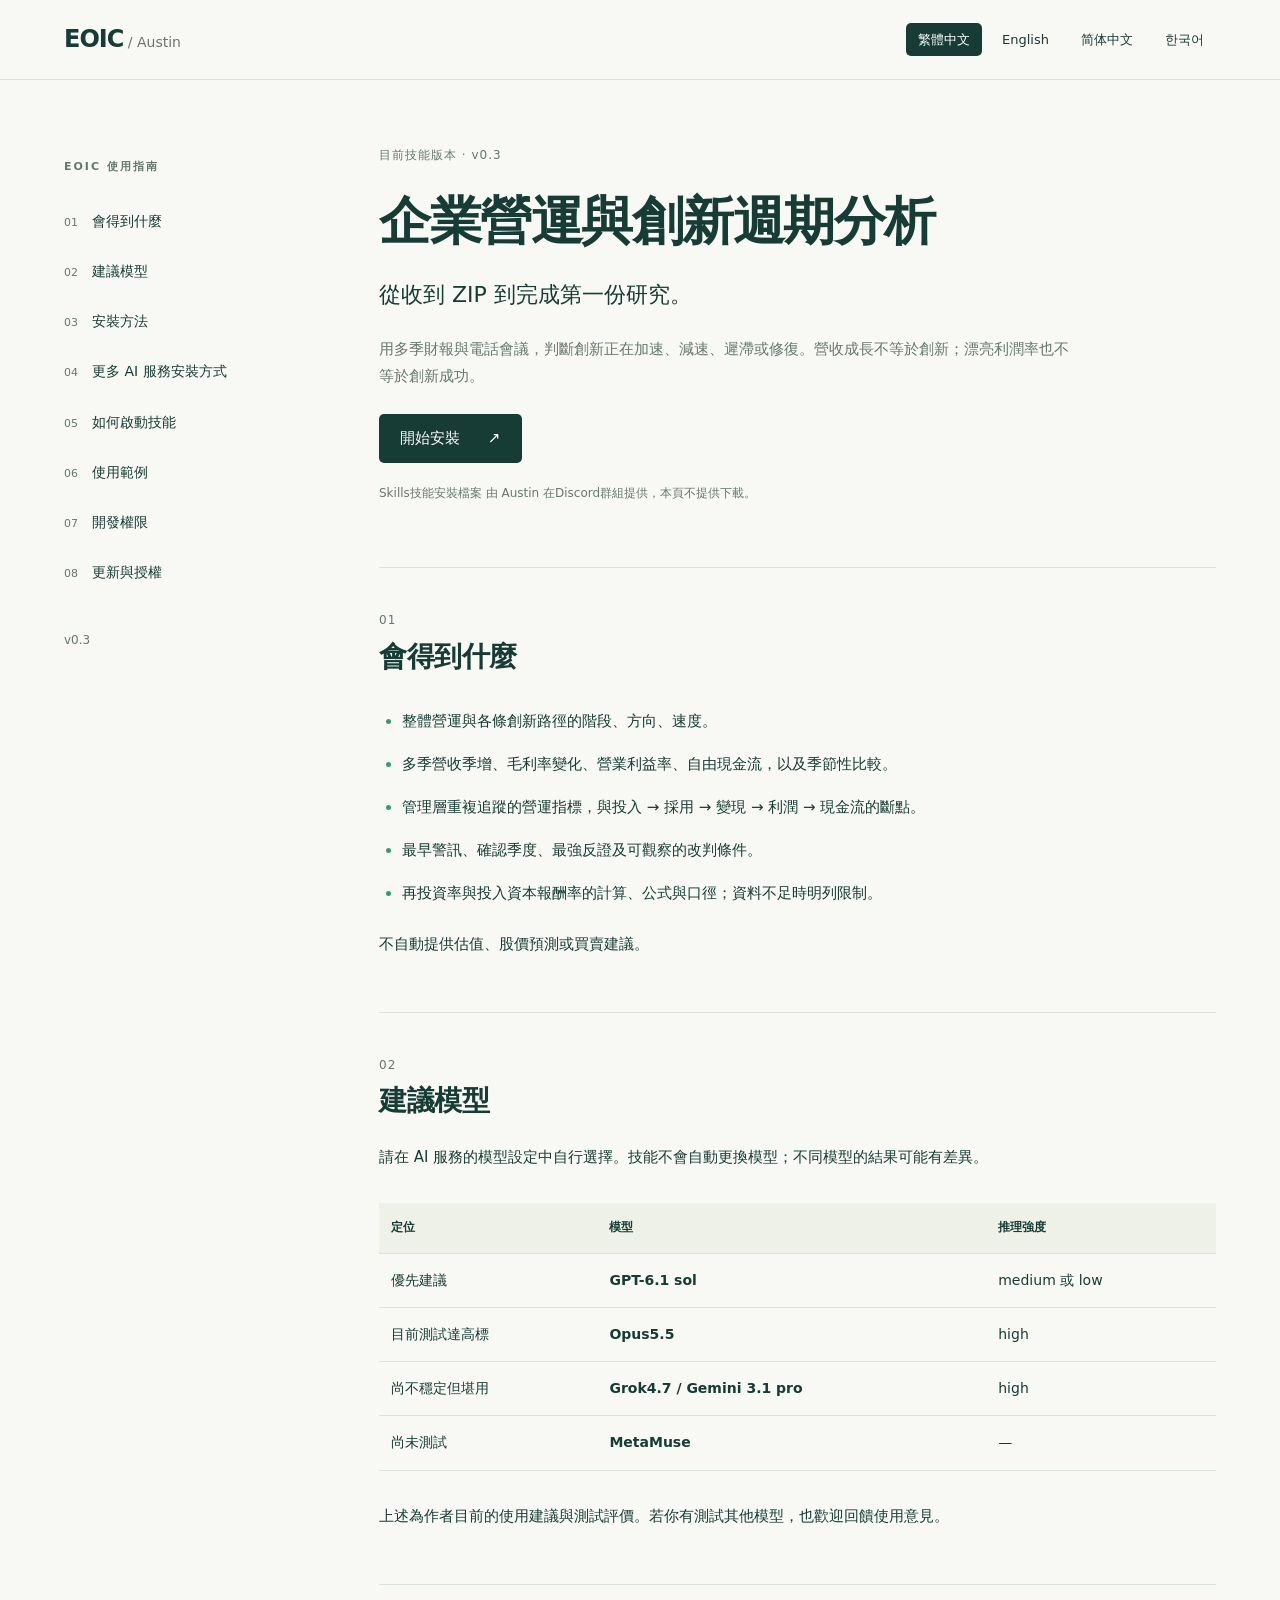
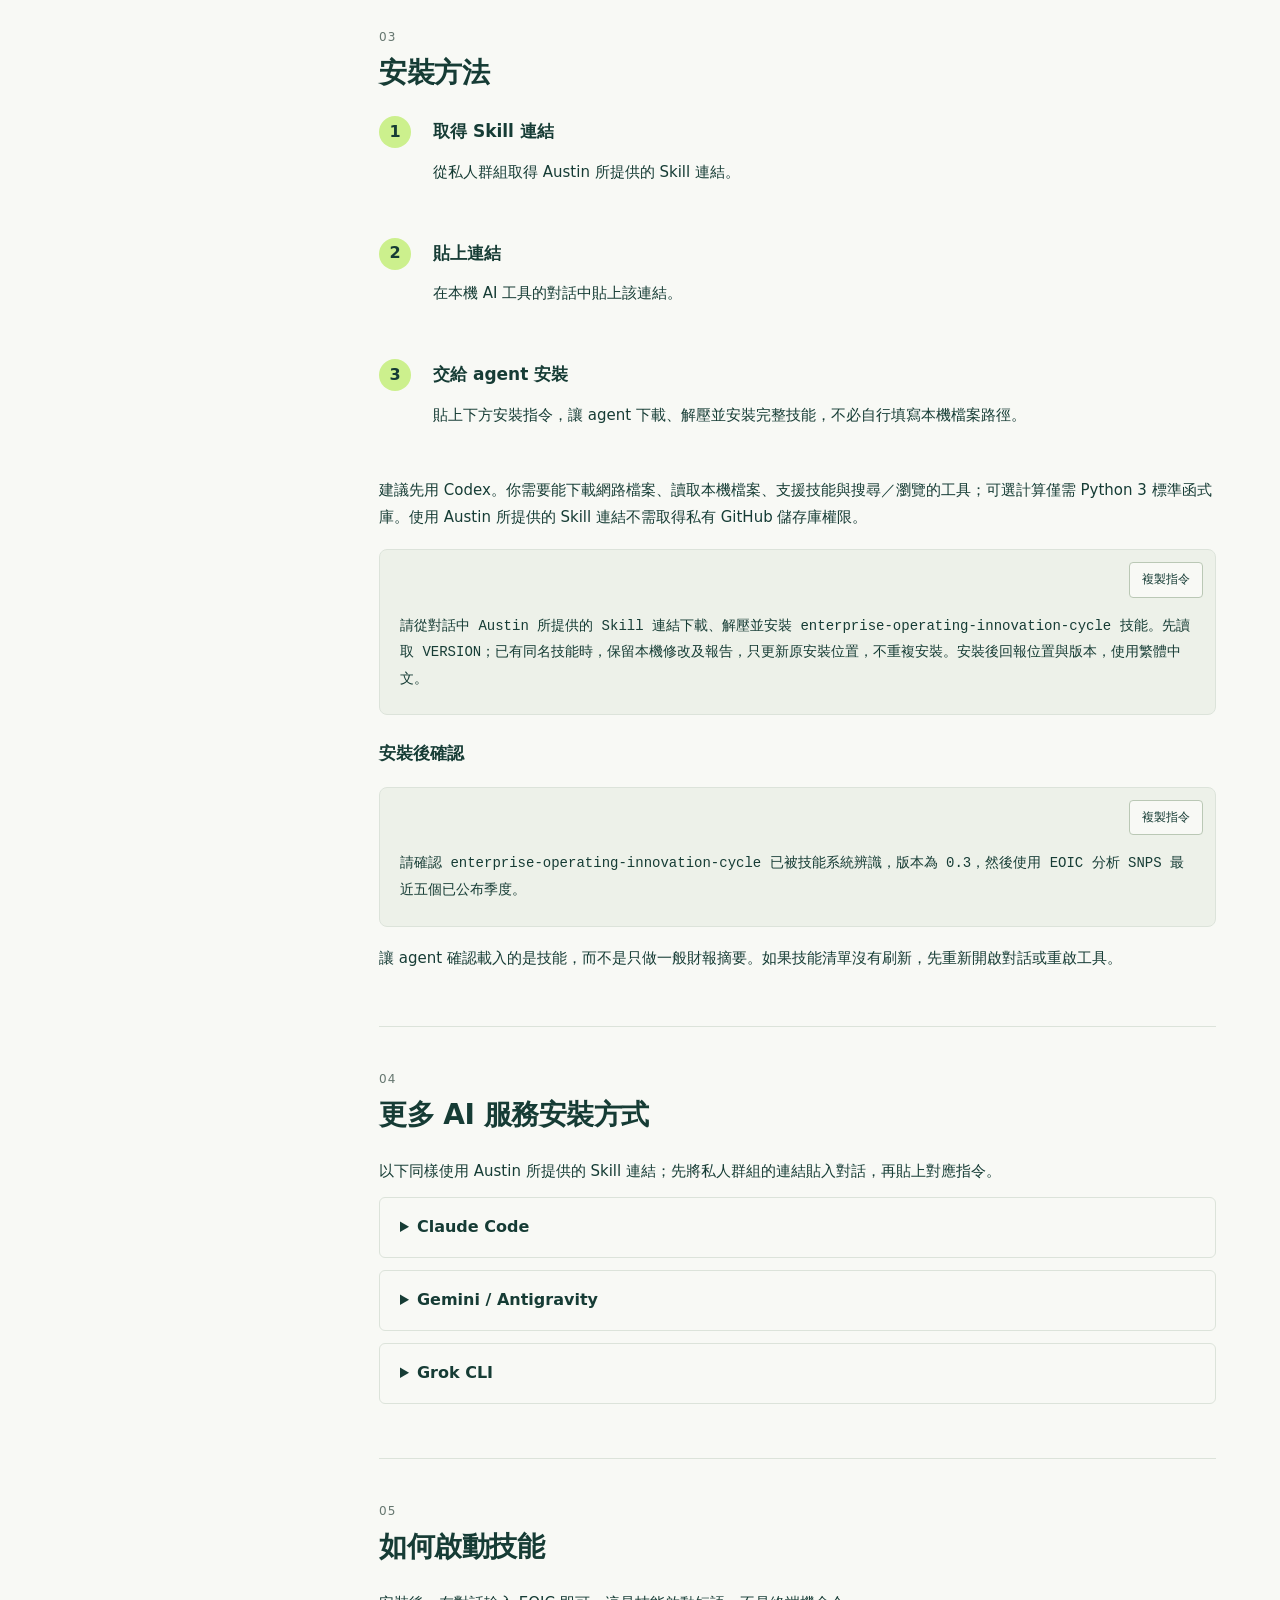
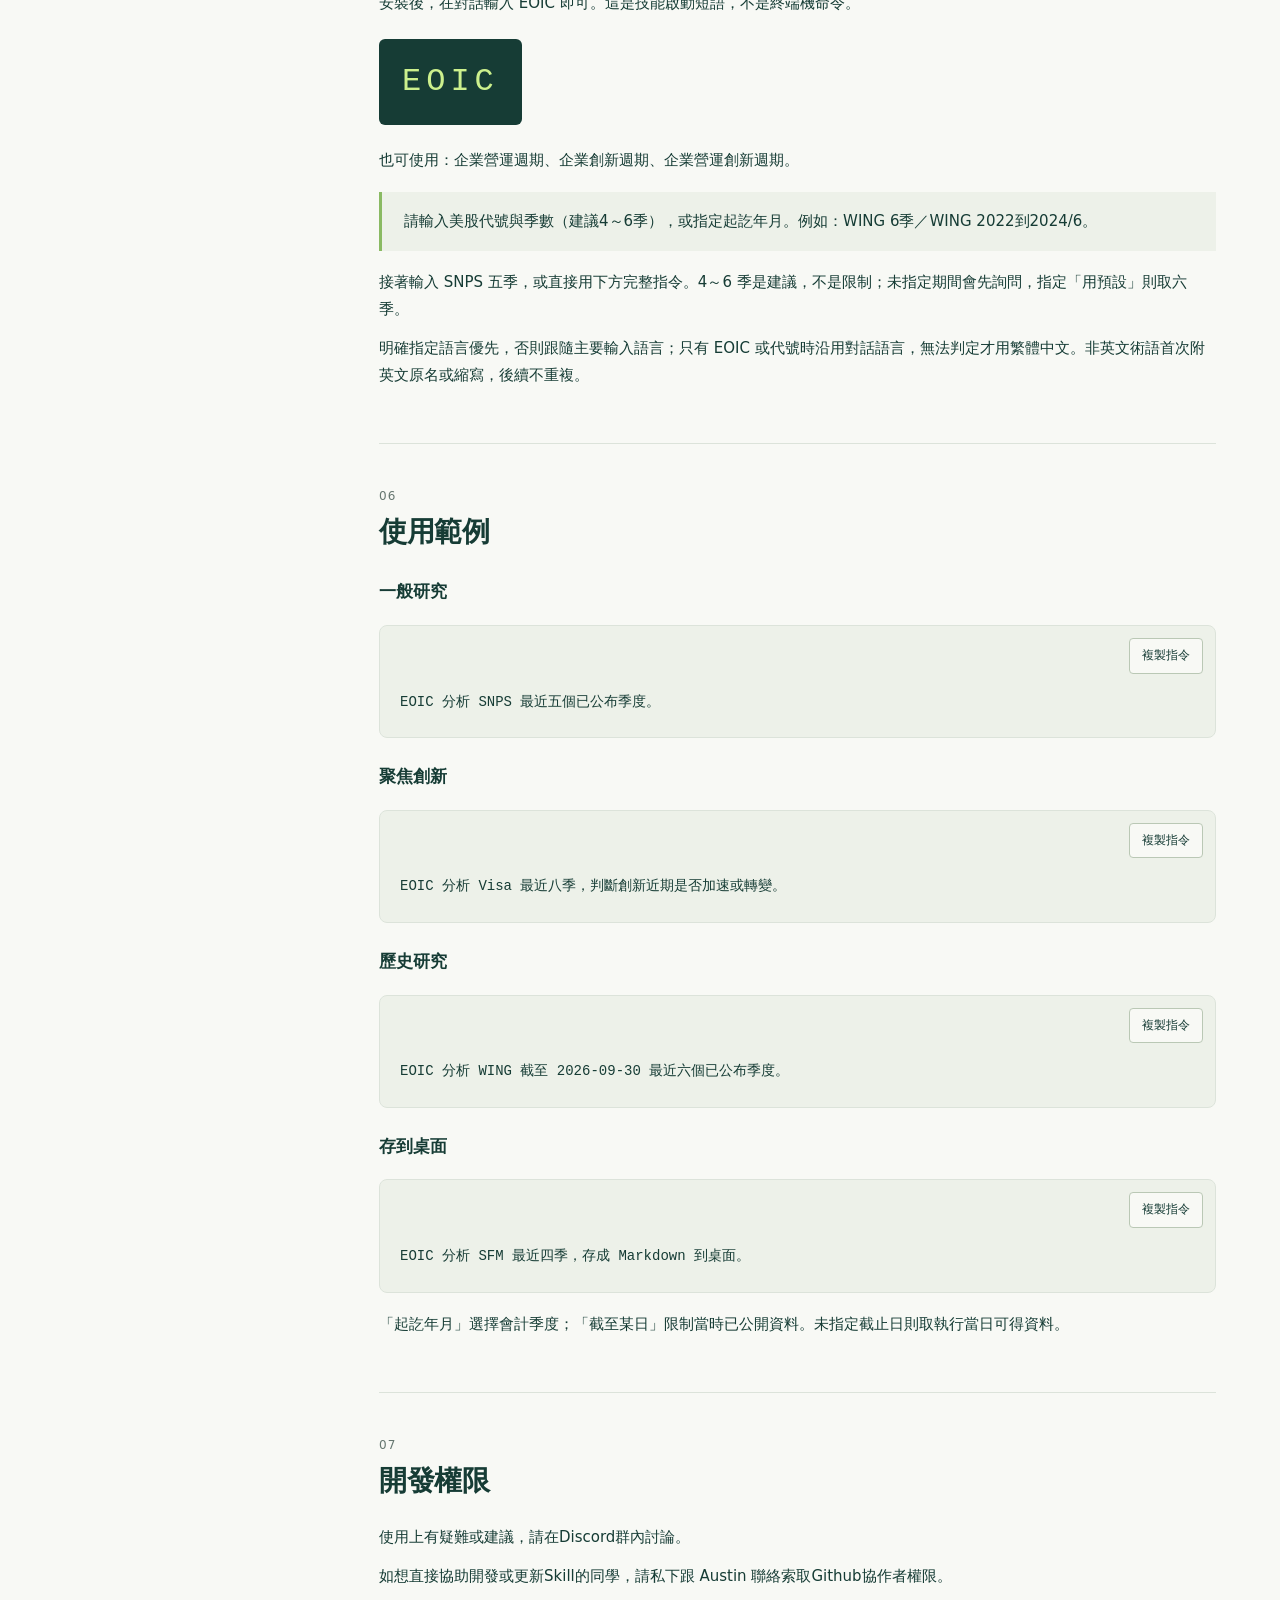
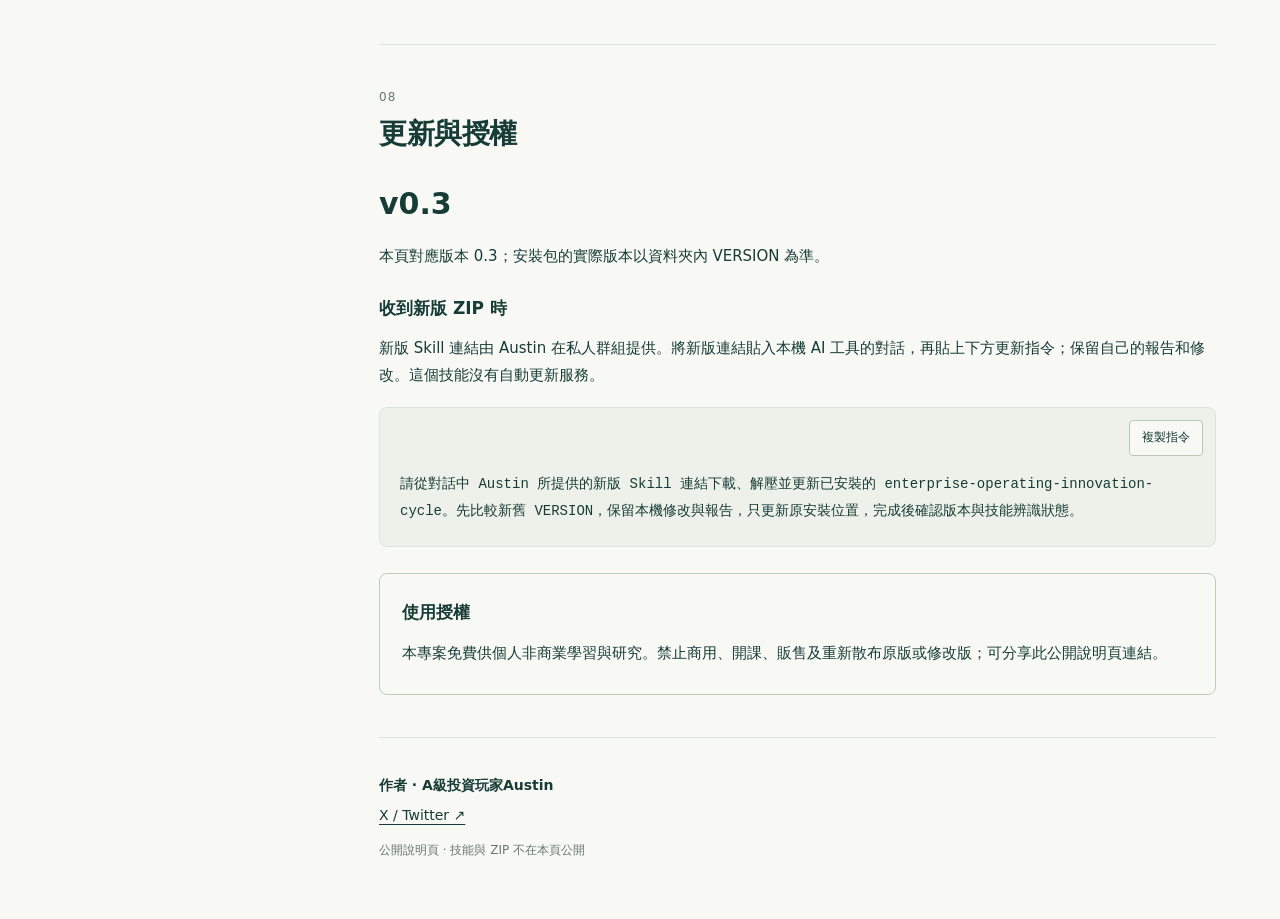
==== commit ed1e5515: "docs: update skill version to 0.3 across guide and static pages" ====
--- a/index.html
+++ b/index.html
@@ -1,4 +1,4 @@
 <!doctype html>
 <html lang="zh-Hant"><head><meta charset="utf-8"><meta name="viewport" content="width=device-width,initial-scale=1"><meta name="description" content="用多季財報與電話會議，判斷創新正在加速、減速、遲滯或修復。營收成長不等於創新；漂亮利潤率也不等於創新成功。"><title>企業營運與創新週期分析 — EOIC</title><link rel="stylesheet" href="style.css"><link rel="icon" href="favicon.svg" type="image/svg+xml"></head><body>
 <a class="skip" href="#main">跳到主要內容</a><header><a class="brand" href="index.html">EOIC<span> / Austin</span></a><nav class="languages" aria-label="Language"><a href="index.html" lang="zh-Hant" aria-current="page">繁體中文</a><a href="en.html" lang="en" >English</a><a href="zh-cn.html" lang="zh-Hans" >简体中文</a><a href="ko.html" lang="ko" >한국어</a></nav></header>
-<div class="layout"><aside><div class="guide-label">EOIC 使用指南</div><nav aria-label="EOIC 使用指南"><a href="#outcomes"><span>01</span>會得到什麼</a><a href="#models"><span>02</span>建議模型</a><a href="#install"><span>03</span>安裝方法</a><a href="#services"><span>04</span>更多 AI 服務安裝方式</a><a href="#activate"><span>05</span>如何啟動技能</a><a href="#examples"><span>06</span>使用範例</a><a href="#development"><span>07</span>開發權限</a><a href="#updates"><span>08</span>更新與授權</a></nav><div class="aside-version">v0.2.11</div></aside><main id="main"><div class="hero"><div class="eyebrow">目前技能版本 · v0.2.11</div><h1>企業營運與創新週期分析</h1><div class="lead">從收到 ZIP 到完成第一份研究。</div><p>用多季財報與電話會議，判斷創新正在加速、減速、遲滯或修復。營收成長不等於創新；漂亮利潤率也不等於創新成功。</p><a class="primary" href="#install">開始安裝 <span aria-hidden="true">↗</span></a><p class="distribution">Skills技能安裝檔案 由 Austin 在Discord群組提供，本頁不提供下載。</p></div><section id="outcomes"><div class="section-label">01</div><h2>會得到什麼</h2><ul class="outcomes"><li>整體營運與各條創新路徑的階段、方向、速度。</li><li>多季營收季增、毛利率變化、營業利益率、自由現金流，以及季節性比較。</li><li>管理層重複追蹤的營運指標，與投入 → 採用 → 變現 → 利潤 → 現金流的斷點。</li><li>最早警訊、確認季度、最強反證及可觀察的改判條件。</li><li>再投資率與投入資本報酬率的計算、公式與口徑；資料不足時明列限制。</li></ul><p>不自動提供估值、股價預測或買賣建議。</p></section><section id="models"><div class="section-label">02</div><h2>建議模型</h2><p>請在 AI 服務的模型設定中自行選擇。技能不會自動更換模型；不同模型的結果可能有差異。</p><div class="table-wrap"><table><thead><tr><th scope="col">定位</th><th scope="col">模型</th><th scope="col">推理強度</th></tr></thead><tbody><tr><td>優先建議</td><td>GPT-6.1 sol</td><td>medium 或 low</td></tr><tr><td>目前測試達高標</td><td>Opus5.5</td><td>high</td></tr><tr><td>尚不穩定但堪用</td><td>Grok4.7 / Gemini 3.1 pro</td><td>high</td></tr><tr><td>尚未測試</td><td>MetaMuse</td><td>—</td></tr></tbody></table></div><p>上述為作者目前的使用建議與測試評價。若你有測試其他模型，也歡迎回饋使用意見。</p></section><section id="install"><div class="section-label">03</div><h2>安裝方法</h2><ol class="steps"><li><h3>取得 Skill 連結</h3><p>從私人群組取得 Austin 所提供的 Skill 連結。</p></li><li><h3>貼上連結</h3><p>在本機 AI 工具的對話中貼上該連結。</p></li><li><h3>交給 agent 安裝</h3><p>貼上下方安裝指令，讓 agent 下載、解壓並安裝完整技能，不必自行填寫本機檔案路徑。</p></li></ol><p>建議先用 Codex。你需要能下載網路檔案、讀取本機檔案、支援技能與搜尋／瀏覽的工具；可選計算僅需 Python 3 標準函式庫。使用 Austin 所提供的 Skill 連結不需取得私有 GitHub 儲存庫權限。</p><div class="prompt"><button type="button" data-copy>複製指令</button><pre><code>請從對話中 Austin 所提供的 Skill 連結下載、解壓並安裝 enterprise-operating-innovation-cycle 技能。先讀取 VERSION；已有同名技能時，保留本機修改及報告，只更新原安裝位置，不重複安裝。安裝後回報位置與版本，使用繁體中文。</code></pre></div><h3>安裝後確認</h3><div class="prompt"><button type="button" data-copy>複製指令</button><pre><code>請確認 enterprise-operating-innovation-cycle 已被技能系統辨識，版本為 0.2.11，然後使用 EOIC 分析 SNPS 最近五個已公布季度。</code></pre></div><p>讓 agent 確認載入的是技能，而不是只做一般財報摘要。如果技能清單沒有刷新，先重新開啟對話或重啟工具。</p></section><section id="services"><div class="section-label">04</div><h2>更多 AI 服務安裝方式</h2><p>以下同樣使用 Austin 所提供的 Skill 連結；先將私人群組的連結貼入對話，再貼上對應指令。</p><details><summary>Claude Code</summary><p>在 Claude Code 對話貼上 Austin 所提供的 Skill 連結，再要求下載及安裝。</p><div class="prompt"><button type="button" data-copy>複製指令</button><pre><code>請從對話中 Austin 所提供的 Skill 連結下載、解壓並安裝為 Claude Code 個人技能 enterprise-operating-innovation-cycle；保留所有參考檔案，已有版本先保留本機修改，並確認安裝位置與 VERSION。</code></pre></div></details><details><summary>Gemini / Antigravity</summary><p>在 Antigravity 對話貼上 Austin 所提供的 Skill 連結，再要求下載、安裝並轉寫為 Antigravity Skill。</p><div class="prompt"><button type="button" data-copy>複製指令</button><pre><code>請從對話中 Austin 所提供的 Skill 連結下載、解壓並安裝、轉寫為 Antigravity Skill；保留 EOIC 分析方法、語言規則及參考檔案，不改變分析要求。已有版本先保留本機修改，安裝後確認 VERSION。</code></pre></div></details><details><summary>Grok CLI</summary><p>在 Grok CLI 對話貼上 Austin 所提供的 Skill 連結，再要求下載及安裝。</p><div class="prompt"><button type="button" data-copy>複製指令</button><pre><code>請從對話中 Austin 所提供的 Skill 連結下載、解壓，將 enterprise-operating-innovation-cycle 完整安裝至 ~/.grok/skills/enterprise-operating-innovation-cycle/。先讀取 VERSION，保留全部參考檔案與本機修改；已有同名技能時更新原安裝位置，不重複安裝。完成後回報位置與版本。</code></pre></div></details></section><section id="activate"><div class="section-label">05</div><h2>如何啟動技能</h2><p>安裝後，在對話輸入 EOIC 即可。這是技能啟動短語，不是終端機命令。</p><div class="activation">EOIC</div><p>也可使用：企業營運週期、企業創新週期、企業營運創新週期。</p><blockquote>請輸入美股代號與季數（建議4～6季），或指定起訖年月。例如：WING 6季／WING 2022到2024/6。</blockquote><p>接著輸入 SNPS 五季，或直接用下方完整指令。4～6 季是建議，不是限制；未指定期間會先詢問，指定「用預設」則取六季。</p><p>明確指定語言優先，否則跟隨主要輸入語言；只有 EOIC 或代號時沿用對話語言，無法判定才用繁體中文。非英文術語首次附英文原名或縮寫，後續不重複。</p></section><section id="examples"><div class="section-label">06</div><h2>使用範例</h2><h3>一般研究</h3><div class="prompt"><button type="button" data-copy>複製指令</button><pre><code>EOIC 分析 SNPS 最近五個已公布季度。</code></pre></div><h3>聚焦創新</h3><div class="prompt"><button type="button" data-copy>複製指令</button><pre><code>EOIC 分析 Visa 最近八季，判斷創新近期是否加速或轉變。</code></pre></div><h3>歷史研究</h3><div class="prompt"><button type="button" data-copy>複製指令</button><pre><code>EOIC 分析 WING 截至 2026-09-30 最近六個已公布季度。</code></pre></div><h3>存到桌面</h3><div class="prompt"><button type="button" data-copy>複製指令</button><pre><code>EOIC 分析 SFM 最近四季，存成 Markdown 到桌面。</code></pre></div><p>「起訖年月」選擇會計季度；「截至某日」限制當時已公開資料。未指定截止日則取執行當日可得資料。</p></section><section id="development"><div class="section-label">07</div><h2>開發權限</h2><p>使用上有疑難或建議，請在Discord群內討論。</p><p>如想直接協助開發或更新Skill的同學，請私下跟 Austin 聯絡索取Github協作者權限。</p></section><section id="updates"><div class="section-label">08</div><h2>更新與授權</h2><div class="version">v0.2.11</div><p>本頁對應版本 0.2.11；安裝包的實際版本以資料夾內 VERSION 為準。</p><h3>收到新版 ZIP 時</h3><p>新版 Skill 連結由 Austin 在私人群組提供。將新版連結貼入本機 AI 工具的對話，再貼上下方更新指令；保留自己的報告和修改。這個技能沒有自動更新服務。</p><div class="prompt"><button type="button" data-copy>複製指令</button><pre><code>請從對話中 Austin 所提供的新版 Skill 連結下載、解壓並更新已安裝的 enterprise-operating-innovation-cycle。先比較新舊 VERSION，保留本機修改與報告，只更新原安裝位置，完成後確認版本與技能辨識狀態。</code></pre></div><div class="terms"><h3>使用授權</h3><p>本專案免費供個人非商業學習與研究。禁止商用、開課、販售及重新散布原版或修改版；可分享此公開說明頁連結。</p></div></section><footer><strong>作者 · A級投資玩家Austin</strong><a href="https://x.com/austinsayhi" target="_blank" rel="noopener noreferrer">X / Twitter ↗</a><p>公開說明頁 · 技能與 ZIP 不在本頁公開</p></footer></main></div><div id="status" role="status" aria-live="polite"></div><script>window.copyLabels=["已複製", "請選取文字後手動複製"];</script><script src="guide.js"></script></body></html>+<div class="layout"><aside><div class="guide-label">EOIC 使用指南</div><nav aria-label="EOIC 使用指南"><a href="#outcomes"><span>01</span>會得到什麼</a><a href="#models"><span>02</span>建議模型</a><a href="#install"><span>03</span>安裝方法</a><a href="#services"><span>04</span>更多 AI 服務安裝方式</a><a href="#activate"><span>05</span>如何啟動技能</a><a href="#examples"><span>06</span>使用範例</a><a href="#development"><span>07</span>開發權限</a><a href="#updates"><span>08</span>更新與授權</a></nav><div class="aside-version">v0.3</div></aside><main id="main"><div class="hero"><div class="eyebrow">目前技能版本 · v0.3</div><h1>企業營運與創新週期分析</h1><div class="lead">從收到 ZIP 到完成第一份研究。</div><p>用多季財報與電話會議，判斷創新正在加速、減速、遲滯或修復。營收成長不等於創新；漂亮利潤率也不等於創新成功。</p><a class="primary" href="#install">開始安裝 <span aria-hidden="true">↗</span></a><p class="distribution">Skills技能安裝檔案 由 Austin 在Discord群組提供，本頁不提供下載。</p></div><section id="outcomes"><div class="section-label">01</div><h2>會得到什麼</h2><ul class="outcomes"><li>整體營運與各條創新路徑的階段、方向、速度。</li><li>多季營收季增、毛利率變化、營業利益率、自由現金流，以及季節性比較。</li><li>管理層重複追蹤的營運指標，與投入 → 採用 → 變現 → 利潤 → 現金流的斷點。</li><li>最早警訊、確認季度、最強反證及可觀察的改判條件。</li><li>再投資率與投入資本報酬率的計算、公式與口徑；資料不足時明列限制。</li></ul><p>不自動提供估值、股價預測或買賣建議。</p></section><section id="models"><div class="section-label">02</div><h2>建議模型</h2><p>請在 AI 服務的模型設定中自行選擇。技能不會自動更換模型；不同模型的結果可能有差異。</p><div class="table-wrap"><table><thead><tr><th scope="col">定位</th><th scope="col">模型</th><th scope="col">推理強度</th></tr></thead><tbody><tr><td>優先建議</td><td>GPT-6.1 sol</td><td>medium 或 low</td></tr><tr><td>目前測試達高標</td><td>Opus5.5</td><td>high</td></tr><tr><td>尚不穩定但堪用</td><td>Grok4.7 / Gemini 3.1 pro</td><td>high</td></tr><tr><td>尚未測試</td><td>MetaMuse</td><td>—</td></tr></tbody></table></div><p>上述為作者目前的使用建議與測試評價。若你有測試其他模型，也歡迎回饋使用意見。</p></section><section id="install"><div class="section-label">03</div><h2>安裝方法</h2><ol class="steps"><li><h3>取得 Skill 連結</h3><p>從私人群組取得 Austin 所提供的 Skill 連結。</p></li><li><h3>貼上連結</h3><p>在本機 AI 工具的對話中貼上該連結。</p></li><li><h3>交給 agent 安裝</h3><p>貼上下方安裝指令，讓 agent 下載、解壓並安裝完整技能，不必自行填寫本機檔案路徑。</p></li></ol><p>建議先用 Codex。你需要能下載網路檔案、讀取本機檔案、支援技能與搜尋／瀏覽的工具；可選計算僅需 Python 3 標準函式庫。使用 Austin 所提供的 Skill 連結不需取得私有 GitHub 儲存庫權限。</p><div class="prompt"><button type="button" data-copy>複製指令</button><pre><code>請從對話中 Austin 所提供的 Skill 連結下載、解壓並安裝 enterprise-operating-innovation-cycle 技能。先讀取 VERSION；已有同名技能時，保留本機修改及報告，只更新原安裝位置，不重複安裝。安裝後回報位置與版本，使用繁體中文。</code></pre></div><h3>安裝後確認</h3><div class="prompt"><button type="button" data-copy>複製指令</button><pre><code>請確認 enterprise-operating-innovation-cycle 已被技能系統辨識，版本為 0.3，然後使用 EOIC 分析 SNPS 最近五個已公布季度。</code></pre></div><p>讓 agent 確認載入的是技能，而不是只做一般財報摘要。如果技能清單沒有刷新，先重新開啟對話或重啟工具。</p></section><section id="services"><div class="section-label">04</div><h2>更多 AI 服務安裝方式</h2><p>以下同樣使用 Austin 所提供的 Skill 連結；先將私人群組的連結貼入對話，再貼上對應指令。</p><details><summary>Claude Code</summary><p>在 Claude Code 對話貼上 Austin 所提供的 Skill 連結，再要求下載及安裝。</p><div class="prompt"><button type="button" data-copy>複製指令</button><pre><code>請從對話中 Austin 所提供的 Skill 連結下載、解壓並安裝為 Claude Code 個人技能 enterprise-operating-innovation-cycle；保留所有參考檔案，已有版本先保留本機修改，並確認安裝位置與 VERSION。</code></pre></div></details><details><summary>Gemini / Antigravity</summary><p>在 Antigravity 對話貼上 Austin 所提供的 Skill 連結，再要求下載、安裝並轉寫為 Antigravity Skill。</p><div class="prompt"><button type="button" data-copy>複製指令</button><pre><code>請從對話中 Austin 所提供的 Skill 連結下載、解壓並安裝、轉寫為 Antigravity Skill；保留 EOIC 分析方法、語言規則及參考檔案，不改變分析要求。已有版本先保留本機修改，安裝後確認 VERSION。</code></pre></div></details><details><summary>Grok CLI</summary><p>在 Grok CLI 對話貼上 Austin 所提供的 Skill 連結，再要求下載及安裝。</p><div class="prompt"><button type="button" data-copy>複製指令</button><pre><code>請從對話中 Austin 所提供的 Skill 連結下載、解壓，將 enterprise-operating-innovation-cycle 完整安裝至 ~/.grok/skills/enterprise-operating-innovation-cycle/。先讀取 VERSION，保留全部參考檔案與本機修改；已有同名技能時更新原安裝位置，不重複安裝。完成後回報位置與版本。</code></pre></div></details></section><section id="activate"><div class="section-label">05</div><h2>如何啟動技能</h2><p>安裝後，在對話輸入 EOIC 即可。這是技能啟動短語，不是終端機命令。</p><div class="activation">EOIC</div><p>也可使用：企業營運週期、企業創新週期、企業營運創新週期。</p><blockquote>請輸入美股代號與季數（建議4～6季），或指定起訖年月。例如：WING 6季／WING 2022到2024/6。</blockquote><p>接著輸入 SNPS 五季，或直接用下方完整指令。4～6 季是建議，不是限制；未指定期間會先詢問，指定「用預設」則取六季。</p><p>明確指定語言優先，否則跟隨主要輸入語言；只有 EOIC 或代號時沿用對話語言，無法判定才用繁體中文。非英文術語首次附英文原名或縮寫，後續不重複。</p></section><section id="examples"><div class="section-label">06</div><h2>使用範例</h2><h3>一般研究</h3><div class="prompt"><button type="button" data-copy>複製指令</button><pre><code>EOIC 分析 SNPS 最近五個已公布季度。</code></pre></div><h3>聚焦創新</h3><div class="prompt"><button type="button" data-copy>複製指令</button><pre><code>EOIC 分析 Visa 最近八季，判斷創新近期是否加速或轉變。</code></pre></div><h3>歷史研究</h3><div class="prompt"><button type="button" data-copy>複製指令</button><pre><code>EOIC 分析 WING 截至 2026-09-30 最近六個已公布季度。</code></pre></div><h3>存到桌面</h3><div class="prompt"><button type="button" data-copy>複製指令</button><pre><code>EOIC 分析 SFM 最近四季，存成 Markdown 到桌面。</code></pre></div><p>「起訖年月」選擇會計季度；「截至某日」限制當時已公開資料。未指定截止日則取執行當日可得資料。</p></section><section id="development"><div class="section-label">07</div><h2>開發權限</h2><p>使用上有疑難或建議，請在Discord群內討論。</p><p>如想直接協助開發或更新Skill的同學，請私下跟 Austin 聯絡索取Github協作者權限。</p></section><section id="updates"><div class="section-label">08</div><h2>更新與授權</h2><div class="version">v0.3</div><p>本頁對應版本 0.3；安裝包的實際版本以資料夾內 VERSION 為準。</p><h3>收到新版 ZIP 時</h3><p>新版 Skill 連結由 Austin 在私人群組提供。將新版連結貼入本機 AI 工具的對話，再貼上下方更新指令；保留自己的報告和修改。這個技能沒有自動更新服務。</p><div class="prompt"><button type="button" data-copy>複製指令</button><pre><code>請從對話中 Austin 所提供的新版 Skill 連結下載、解壓並更新已安裝的 enterprise-operating-innovation-cycle。先比較新舊 VERSION，保留本機修改與報告，只更新原安裝位置，完成後確認版本與技能辨識狀態。</code></pre></div><div class="terms"><h3>使用授權</h3><p>本專案免費供個人非商業學習與研究。禁止商用、開課、販售及重新散布原版或修改版；可分享此公開說明頁連結。</p></div></section><footer><strong>作者 · A級投資玩家Austin</strong><a href="https://x.com/austinsayhi" target="_blank" rel="noopener noreferrer">X / Twitter ↗</a><p>公開說明頁 · 技能與 ZIP 不在本頁公開</p></footer></main></div><div id="status" role="status" aria-live="polite"></div><script>window.copyLabels=["已複製", "請選取文字後手動複製"];</script><script src="guide.js"></script></body></html>
